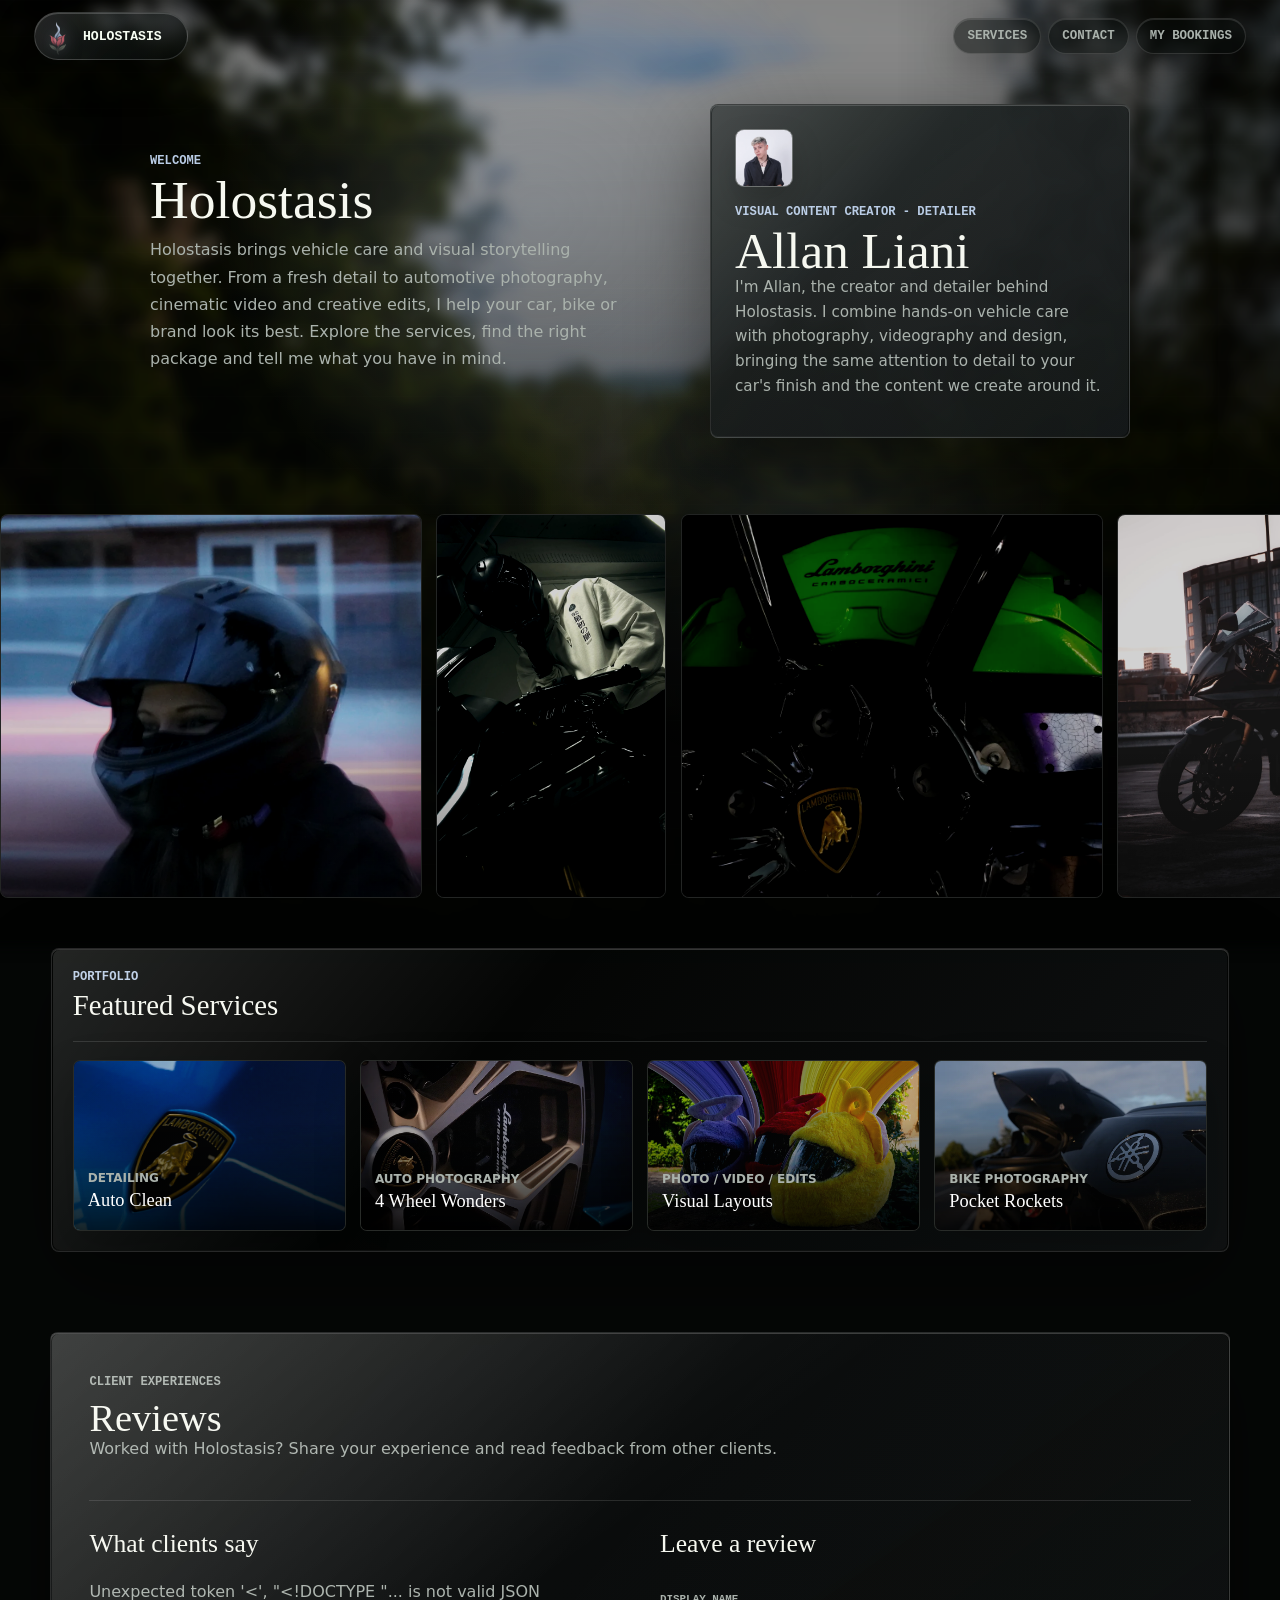
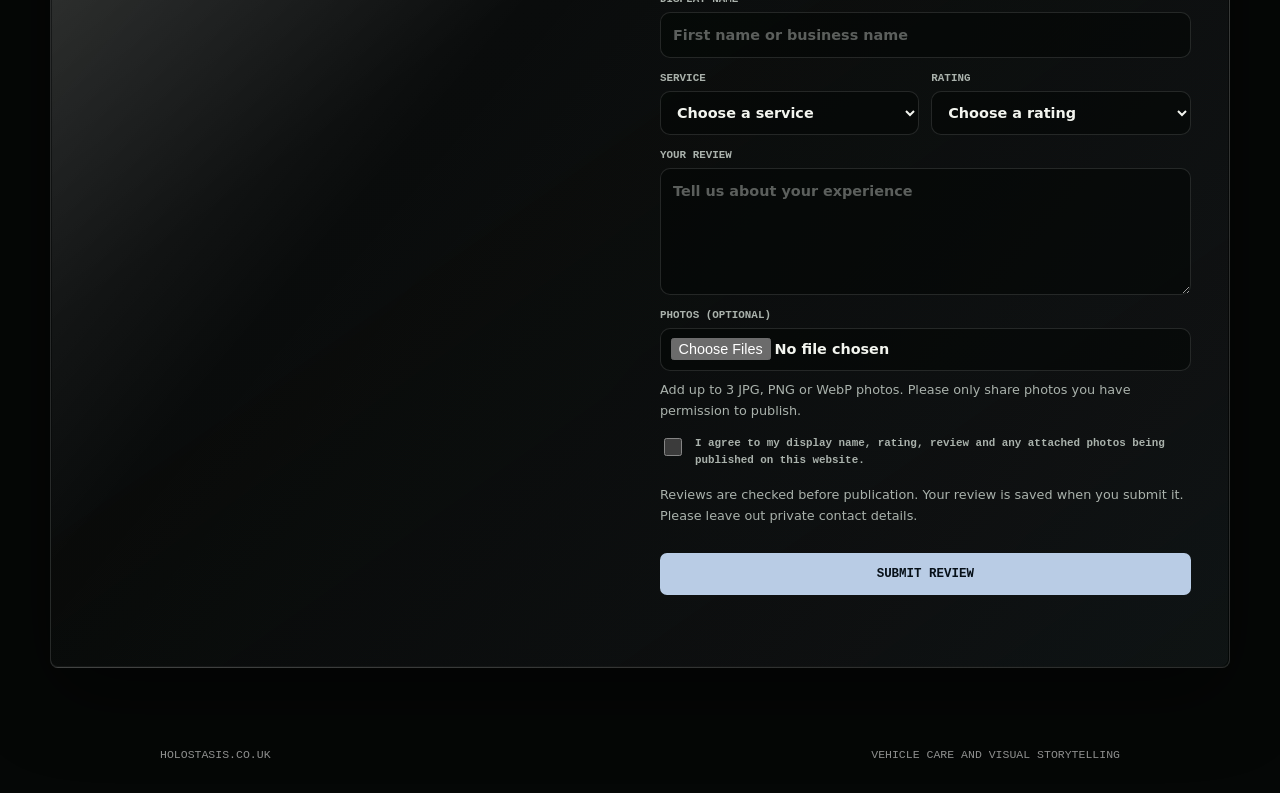
==== index.html @ 26b13a2a "Add customer booking accounts and update add-on pricing" ====
﻿<!DOCTYPE html>
<html lang="en">
  <head>
    <meta charset="UTF-8" />
    <meta name="viewport" content="width=device-width, initial-scale=1.0" />
    <meta
      name="description"
      content="Holostasis by Allan Liani: vehicle detailing, automotive photography, videography and creative visual services."
    />
    <title>Holostasis | Allan Liani</title>
    <link rel="preload" href="assets/bg-blurred.webp" as="image" />
    <link rel="stylesheet" href="styles.css?v=phone3" />
  <link rel="icon" href="favicon.ico?v=phone3" sizes="32x32"><link rel="icon" type="image/svg+xml" href="favicon.svg?v=phone3"><link rel="apple-touch-icon" sizes="180x180" href="assets/logo-icon-180.png"><link rel="stylesheet" href="brand-intro.css?v=phone3"><script src="brand-intro.js?v=phone3"></script><link rel="preload" as="image" href="assets/brand-opening-mobile.webp?v=phone3" media="(max-width: 760px), (pointer: coarse)"><link rel="stylesheet" href="review-photos.css?v=photos1"></head>
  <body><div class="brand-intro" aria-hidden="true"><div class="brand-intro-scene"><picture class="brand-phone-playback"><source media="(max-width: 760px), (pointer: coarse)" srcset="assets/brand-opening-mobile.webp?v=phone3"><img src="assets/finished-logo.webp" alt="" width="480" height="430" fetchpriority="high" decoding="async"></picture><svg class="brand-flower" viewBox="0 0 448 693" aria-hidden="true"><defs><linearGradient id="morph-water" x1="0" y1="0" x2="1" y2="1"><stop stop-color="#d4ecff"/><stop offset=".45" stop-color="#8daac9"/><stop offset="1" stop-color="#c56c82"/></linearGradient><filter id="logo-morph" x="-60%" y="-40%" width="220%" height="180%"><feTurbulence type="fractalNoise" baseFrequency=".012 .022" numOctaves="2" seed="5" result="flow"><animate attributeName="baseFrequency" values=".025 .016;.012 .025;.008 .012" dur="1.65s" fill="freeze"/></feTurbulence><feDisplacementMap in="SourceGraphic" in2="flow" scale="170" result="warped"><animate attributeName="scale" values="170;130;65;15;0" keyTimes="0;.28;.58;.85;1" dur="1.65s" fill="freeze"/></feDisplacementMap><feGaussianBlur in="warped" stdDeviation="15"><animate attributeName="stdDeviation" values="15;12;5;0" keyTimes="0;.3;.65;1" dur="1.65s" fill="freeze"/></feGaussianBlur></filter></defs><g class="brand-morph-mark" filter="url(#logo-morph)"><image href="assets/finished-logo.webp" width="448" height="693"/></g></svg><svg class="brand-current" viewBox="0 0 480 320"><path d="M30 235C90 305 190 260 205 180S270 50 300 95 250 220 350 230 465 180 450 130"/></svg></div></div>
    <div class="page-noise" aria-hidden="true"></div>

    <header class="site-header">
      <a class="brand" href="#home" aria-label="Holostasis home">
        <span class="brand-mark"><img src="assets/finished-logo.webp" alt="" /></span>
        <span>Holostasis</span>
      </a>

      <button class="menu-toggle" type="button" aria-label="Open menu" aria-expanded="false">
        <span></span>
        <span></span>
      </button>

      <nav class="site-nav" aria-label="Main navigation">
        <a href="#projects">Services</a>
        <a href="contact.html">Contact</a>
        <a href="account.html">My Bookings</a>
        
      </nav>
    </header>

    <main id="home">
      <section class="hero" aria-label="Intro">
        <div class="hero-bg" aria-hidden="true"></div>

        <div class="hero-stack">
          <div class="hero-intro">
            <div class="welcome-copy">
              <p class="eyebrow">Welcome</p>
              <h1>Holostasis</h1>
              <p>
                Holostasis brings vehicle care and visual storytelling together. From a fresh detail to automotive photography, cinematic video and creative edits, I help your car, bike or brand look its best. Explore the services, find the right package and tell me what you have in mind.
              </p>
            </div>

            <div class="hero-bio glass">
              <div class="avatar">
                <img src="assets/description-image.webp" alt="Portrait of Allan Liani" / loading="lazy" decoding="async">
              </div>
              <p class="eyebrow">Visual Content Creator - Detailer</p>
              <h2>Allan Liani</h2>
              <p>
                I'm Allan, the creator and detailer behind Holostasis. I combine hands-on vehicle care with photography, videography and design, bringing the same attention to detail to your car's finish and the content we create around it.
              </p>
            </div>
          </div>

          <section class="creator-carousel" aria-label="Featured carousel" data-carousel>
            <div class="carousel-topline">
              <span>Recent Frames</span>
            </div>

            <div class="carousel-viewport">
              <div class="carousel-track">
                <article class="carousel-slide">
                  <img src="assets/carousel-caro-1.webp" alt="Helmet portrait with motion blur" / decoding="async">
                </article>
                <article class="carousel-slide portrait-slide">
                  <img src="assets/carousel-caro-2.webp" alt="Rider in white hoodie on a motorcycle" / decoding="async">
                </article>
                <article class="carousel-slide">
                  <img src="assets/carousel-caro-3.webp" alt="Green-lit Lamborghini interior" / decoding="async">
                </article>
                <article class="carousel-slide portrait-slide">
                  <img src="assets/carousel-caro-4.webp" alt="Motorcycle in an urban setting" / decoding="async">
                </article>
                <article class="carousel-slide">
                  <img src="assets/carousel-caro-5.webp" alt="Colour-shifting Lamborghini outdoors" / decoding="async">
                </article>
              </div>
            </div>
          </section>
        </div>
      </section>

      <section class="featured glass" id="projects" data-reveal>
        <div class="section-heading">
          <p class="eyebrow">Portfolio</p>
          <h2>Featured Services</h2>
        </div>

        <div class="project-grid"><a class="project-card" href="automotive.html" data-tilt><img src="assets/detailing-thumbnail.jpg" alt="Lamborghini badge on polished blue paintwork" / loading="lazy" decoding="async"><span>Detailing</span><strong>Auto Clean</strong></a>
          <a class="project-card" href="4-wheel-wonders.html" data-tilt>
            <img src="assets/project-4-wheel-wonders.webp" alt="Close-up Lamborghini detail project" / loading="lazy" decoding="async">
            <span>Auto Photography</span>
            <strong>4 Wheel Wonders</strong>
          </a>
          <a class="project-card" href="visual-layouts.html" data-tilt>
            <img src="assets/project-visual-layouts.webp" alt="Colourful helmet visual layout project" / loading="lazy" decoding="async">
            <span>Photo / Video / Edits</span>
            <strong>Visual Layouts</strong>
          </a>
          <a class="project-card" href="pocket-rockets.html" data-tilt>
            <img src="assets/project-pocket-rockets.webp" alt="Motorbike photography detail project" / loading="lazy" decoding="async">
            <span>Bike Photography</span>
            <strong>Pocket Rockets</strong>
          </a>
        </div>
      </section>

      <section class="reviews-section glass" id="reviews"><div class="section-heading"><p class="eyebrow">Client Experiences</p><h2>Reviews</h2><p>Worked with Holostasis? Share your experience and read feedback from other clients.</p></div><div class="review-layout"><div><h3>What clients say</h3><div id="review-list" aria-live="polite"><p>Loading reviews…</p></div><a id="manage-reviews" class="back-link" href="reviews-admin.html" hidden>Manage Reviews</a></div><form id="review-form" class="contact-form"><h3>Leave a review</h3><label>Display name<input name="name" required minlength="2" maxlength="60" autocomplete="name" placeholder="First name or business name"></label><div class="form-grid"><label>Service<select name="service" required><option value="">Choose a service</option><option>Auto Clean</option><option>4 Wheel Wonders</option><option>Pocket Rockets</option><option>Visual Layouts</option><option>Other</option></select></label><label>Rating<select name="rating" required><option value="">Choose a rating</option><option value="5">5 — Excellent</option><option value="4">4 — Good</option><option value="3">3 — Okay</option><option value="2">2 — Poor</option><option value="1">1 — Very poor</option></select></label></div><label>Your review<textarea name="body" rows="5" required minlength="10" maxlength="1200" placeholder="Tell us about your experience"></textarea></label><label class="review-photo-input">Photos (optional)<input type="file" name="photos" accept="image/jpeg,image/png,image/webp" multiple aria-describedby="review-photo-help"></label><p id="review-photo-help" class="review-small">Add up to 3 JPG, PNG or WebP photos. Please only share photos you have permission to publish.</p><label class="review-honeypot" aria-hidden="true">Website<input name="website" tabindex="-1" autocomplete="off"></label><label class="review-consent"><input type="checkbox" name="consent" required>I agree to my display name, rating, review and any attached photos being published on this website.</label><p class="review-small">Reviews are checked before publication. Your review is saved when you submit it. Please leave out private contact details.</p><button class="button primary" type="submit">Submit Review</button><p id="review-status" class="form-status" role="status"></p></form></div></section>

    </main>

    <footer class="site-footer">
      <span>Holostasis.co.uk</span>
      <span>Vehicle care and visual storytelling</span>
    </footer>

    <script src="script.js?v=phone3"></script>
  <script src="reviews.js?v=photos1"></script></body>
</html>
---- styles.css ----
:root {
  color-scheme: dark;
  --bg: #050706;
  --panel: rgba(12, 15, 14, 0.78);
  --panel-strong: rgba(7, 9, 8, 0.92);
  --line: rgba(255, 255, 255, 0.13);
  --text: #f3f5ef;
  --muted: #aab2ac;
  --green: #b9cce5;
  --green-soft: rgba(185, 204, 229, 0.17);
  --sage: #6f7a70;
  --steel: #b9cce5;
  --shadow: 0 28px 80px rgba(0, 0, 0, 0.45);
  --radius: 8px;
  --sans: Inter, ui-sans-serif, system-ui, -apple-system, BlinkMacSystemFont, "Segoe UI", sans-serif;
  --display: "Bodoni 72", "Bodoni MT", Didot, "DM Serif Display", Georgia, serif;
  --mono: "Courier New", Courier, monospace;
}

* {
  box-sizing: border-box;
}

html {
  scroll-behavior: smooth;
}

body {
  min-height: 100vh;
  margin: 0;
  background: var(--bg);
  color: var(--text);
  font-family: var(--sans);
  letter-spacing: 0;
  overflow-x: hidden;
}

body.page-leaving {
  pointer-events: none;
}

body > header,
body > main,
body > footer {
  animation: pageFadeIn 520ms ease forwards;
}

body.page-leaving > header,
body.page-leaving > main,
body.page-leaving > footer {
  animation: pageFadeOut 260ms ease forwards;
}

@keyframes pageFadeIn {
  from {
    opacity: 0;
    filter: blur(8px);
    transform: translateY(8px);
  }

  to {
    opacity: 1;
    filter: blur(0);
    transform: translateY(0);
  }
}

@keyframes pageFadeOut {
  from {
    opacity: 1;
    filter: blur(0);
    transform: translateY(0);
  }

  to {
    opacity: 0;
    filter: blur(8px);
    transform: translateY(-8px);
  }
}

body::before {
  position: fixed;
  inset: -28px;
  z-index: -3;
  content: "";
  background:
    linear-gradient(180deg, rgba(3, 4, 3, 0.24), rgba(3, 5, 4, 0.82) 68%, #020302),
    url("assets/bg-blurred.webp") center / cover no-repeat;
  filter: blur(6px) saturate(0.96) brightness(0.88);
  transform: scale(1.04);
}

body::after {
  position: fixed;
  inset: 0;
  z-index: -2;
  pointer-events: none;
  content: "";
  background:
    radial-gradient(circle at 42% 24%, rgba(185, 204, 229, 0.18), transparent 32%),
    radial-gradient(circle at 62% 55%, rgba(185, 204, 229, 0.1), transparent 30%),
    linear-gradient(90deg, rgba(0, 0, 0, 0.42), transparent 24%, transparent 70%, rgba(0, 0, 0, 0.46));
}

a {
  color: inherit;
  text-decoration: none;
}

img {
  display: block;
  max-width: 100%;
}

button {
  font: inherit;
}

.page-noise {
  position: fixed;
  inset: 0;
  z-index: -1;
  pointer-events: none;
  opacity: 0.14;
  background-image:
    linear-gradient(rgba(255, 255, 255, 0.03) 1px, transparent 1px),
    linear-gradient(90deg, rgba(255, 255, 255, 0.025) 1px, transparent 1px);
  background-size: 36px 36px;
  mix-blend-mode: overlay;
}

.glass {
  position: relative;
  overflow: hidden;
  border: 1px solid rgba(255, 255, 255, 0.14);
  border-radius: var(--radius);
  background:
    linear-gradient(145deg, rgba(255, 255, 255, 0.12), rgba(255, 255, 255, 0.025) 34%, rgba(4, 7, 6, 0.58)),
    rgba(5, 8, 7, 0.62);
  box-shadow:
    inset 0 1px 0 rgba(255, 255, 255, 0.2),
    inset 0 -1px 0 rgba(255, 255, 255, 0.05),
    var(--shadow);
  backdrop-filter: blur(24px) saturate(1.2);
}

.glass::before {
  position: absolute;
  inset: 1px;
  pointer-events: none;
  content: "";
  border-radius: calc(var(--radius) - 1px);
  background: linear-gradient(130deg, rgba(255, 255, 255, 0.16), transparent 36%, rgba(185, 204, 229, 0.08) 100%);
  opacity: 0.8;
}

.site-header {
  position: absolute;
  top: 12px;
  left: 0;
  right: 0;
  z-index: 20;
  width: 100%;
  height: 48px;
  display: flex;
  align-items: center;
  justify-content: space-between;
  padding: 0 clamp(16px, 3.4vw, 34px);
  overflow: visible;
  border: 0;
  border-radius: 0;
  background: transparent;
  box-shadow: none;
  backdrop-filter: none;
  transform: none;
  transition: transform 260ms ease, opacity 260ms ease;
  will-change: transform, opacity;
}

.site-header::before {
  display: none;
}

.site-header.is-hidden {
  opacity: 1;
  transform: none;
  pointer-events: auto;
}

.site-header .brand {
  min-width: 154px;
}

.site-header .site-nav {
  min-width: 274px;
  justify-content: flex-end;
}

.brand {
  position: relative;
  z-index: 2;
  display: inline-flex;
  align-items: center;
  gap: 10px;
  min-width: 0;
  min-height: 42px;
  padding: 4px 14px 4px 8px;
  border: 1px solid rgba(255, 255, 255, 0.16);
  border-radius: 999px;
  background:
    linear-gradient(135deg, rgba(255, 255, 255, 0.14), rgba(185, 204, 229, 0.055) 44%, rgba(4, 7, 6, 0.58)),
    rgba(8, 11, 10, 0.48);
  box-shadow:
    inset 0 1px 0 rgba(255, 255, 255, 0.18),
    0 14px 42px rgba(0, 0, 0, 0.3);
  backdrop-filter: blur(20px) saturate(1.18);
  color: #f8fff4;
  font-family: var(--mono);
  font-size: 0.82rem;
  font-weight: 700;
  text-transform: uppercase;
  transition: color 180ms ease, transform 220ms ease, border-color 180ms ease, background 180ms ease;
}

.brand-mark {
  width: 30px;
  height: 38px;
  display: inline-grid;
  place-items: center;
  flex: 0 0 auto;
  padding: 3px;
  border: 0;
  border-radius: 0;
  background: transparent;
  color: var(--green);
  filter:
    drop-shadow(0 0 7px rgba(185, 204, 229, 0.32))
    drop-shadow(0 5px 8px rgba(0, 0, 0, 0.36));
  transition: filter 180ms ease, transform 220ms ease;
}

.brand-mark img {
  width: 100%;
  height: 100%;
  object-fit: contain;
}

.home-brand {
  position: relative;
}

.home-brand::after {
  position: absolute;
  right: 0;
  bottom: -5px;
  left: 46px;
  height: 1px;
  content: "";
  background: linear-gradient(90deg, transparent, rgba(185, 204, 229, 0.82));
  opacity: 0;
  transform: scaleX(0.35);
  transform-origin: left;
  transition: opacity 180ms ease, transform 220ms ease;
}

.home-brand:hover,
.home-brand:focus-visible {
  color: #fff;
  border-color: rgba(185, 204, 229, 0.28);
  outline: none;
  transform: translateX(-2px);
}

.home-brand:hover .brand-mark,
.home-brand:focus-visible .brand-mark {
  filter:
    drop-shadow(0 0 10px rgba(185, 204, 229, 0.42))
    drop-shadow(0 6px 12px rgba(0, 0, 0, 0.42));
  transform: translateX(-3px);
}

.home-brand:hover::after,
.home-brand:focus-visible::after {
  opacity: 1;
  transform: scaleX(1);
}

.site-nav {
  position: relative;
  z-index: 2;
  display: flex;
  align-items: center;
  gap: 7px;
}

.site-nav a {
  min-height: 36px;
  display: inline-flex;
  align-items: center;
  padding: 0 13px;
  border: 1px solid rgba(255, 255, 255, 0.13);
  border-radius: 999px;
  background: rgba(8, 11, 10, 0.48);
  box-shadow:
    inset 0 1px 0 rgba(255, 255, 255, 0.12),
    0 12px 34px rgba(0, 0, 0, 0.24);
  backdrop-filter: blur(18px) saturate(1.14);
  color: var(--muted);
  font-family: var(--mono);
  font-size: 0.78rem;
  font-weight: 700;
  text-transform: uppercase;
  transition: color 180ms ease, background 180ms ease, border-color 180ms ease, transform 180ms ease;
}

.site-nav a:hover,
.site-nav a:focus-visible,
.site-nav a[aria-current="page"] {
  border-color: rgba(255, 255, 255, 0.14);
  background: rgba(185, 204, 229, 0.11);
  color: var(--text);
  outline: none;
  transform: translateY(-1px);
}

@media (max-width: 760px) {
  .site-header {
    padding: 0 12px;
  }

  .site-header .brand {
    min-width: 0;
  }

  .site-header .site-nav {
    min-width: 0;
  }

  .brand {
    min-height: 38px;
    padding-right: 10px;
    font-size: 0.74rem;
  }

  .site-nav {
    gap: 5px;
  }

  .site-nav a {
    min-height: 32px;
    padding: 0 9px;
    font-size: 0.68rem;
  }
}

.menu-toggle {
  width: 34px;
  height: 34px;
  display: none;
  place-items: center;
  border: 1px solid rgba(255, 255, 255, 0.12);
  border-radius: 7px;
  background: rgba(255, 255, 255, 0.04);
  color: var(--text);
}

.menu-toggle span {
  position: absolute;
  width: 16px;
  height: 2px;
  border-radius: 20px;
  background: currentColor;
  transition: transform 180ms ease;
}

.menu-toggle span:first-child {
  transform: translateY(-4px);
}

.menu-toggle span:last-child {
  transform: translateY(4px);
}

.menu-toggle[aria-expanded="true"] span:first-child {
  transform: rotate(45deg);
}

.menu-toggle[aria-expanded="true"] span:last-child {
  transform: rotate(-45deg);
}

main {
  width: min(1120px, 100%);
  margin: 0 auto;
}

.hero {
  position: relative;
  min-height: auto;
  display: block;
  padding: 104px 0 50px;
}

.hero-bg {
  position: absolute;
  inset: 0;
  pointer-events: none;
}

.hero-stack {
  position: relative;
  z-index: 1;
  width: 100vw;
  display: grid;
  justify-items: center;
  gap: 76px;
  margin-left: 50%;
  transform: translateX(-50%);
}

.hero-intro {
  width: min(980px, calc(100% - 40px));
  display: grid;
  grid-template-columns: minmax(0, 1fr) minmax(340px, 420px);
  gap: 30px;
  align-items: center;
}

.welcome-copy {
  max-width: 520px;
}

.welcome-copy p:not(.eyebrow) {
  max-width: 470px;
  color: var(--muted);
  font-size: 1rem;
  line-height: 1.7;
}

.bio-card,
.hero-bio {
  position: relative;
  z-index: 2;
  width: min(420px, 100%);
  margin: 0 auto;
  padding: 24px;
  display: block;
  visibility: visible;
  opacity: 1 !important;
  transform: none;
  text-align: left;
  background:
    linear-gradient(145deg, rgba(44, 50, 50, 0.82), rgba(8, 10, 9, 0.7)),
    rgba(16, 18, 17, 0.74);
}

.avatar {
  width: 58px;
  height: 58px;
  margin-bottom: 18px;
  border: 1px solid rgba(255, 255, 255, 0.22);
  border-radius: 9px;
  overflow: hidden;
  background: rgba(255, 255, 255, 0.08);
  box-shadow:
    inset 0 1px 0 rgba(255, 255, 255, 0.22),
    0 14px 28px rgba(0, 0, 0, 0.25);
}

.avatar img {
  width: 100%;
  height: 100%;
  display: block;
  object-fit: cover;
}

.eyebrow {
  margin: 0 0 8px;
  color: var(--green);
  font-family: var(--mono);
  font-size: 0.76rem;
  font-weight: 700;
  text-transform: uppercase;
}

h1,
h2,
h3,
p {
  margin-top: 0;
}

h1,
h2,
h3 {
  color: #f6f8f0;
  font-family: var(--display);
  font-weight: 400;
  text-transform: none;
}

h1 {
  margin-bottom: 12px;
  font-size: clamp(2.15rem, 5vw, 3.35rem);
  line-height: 0.9;
}

h2 {
  margin-bottom: 0;
  font-size: clamp(2rem, 4vw, 3.6rem);
  line-height: 0.94;
}

h3 {
  margin-bottom: 8px;
  font-size: 1rem;
}

.bio-card p:not(.eyebrow),
.hero-bio p:not(.eyebrow),
.services p,
.contact p,
.service-list p {
  color: var(--muted);
  font-size: 0.95rem;
  line-height: 1.62;
}

.bio-actions {
  display: flex;
  flex-wrap: wrap;
  gap: 10px;
  margin-top: 22px;
}

.button {
  min-height: 42px;
  display: inline-flex;
  align-items: center;
  justify-content: center;
  padding: 0 16px;
  border: 1px solid rgba(255, 255, 255, 0.14);
  border-radius: 7px;
  font-family: var(--mono);
  font-size: 0.78rem;
  font-weight: 800;
  text-transform: uppercase;
  transition: transform 180ms ease, border-color 180ms ease, background 180ms ease;
}

.button:hover,
.button:focus-visible {
  transform: translateY(-2px);
  outline: none;
}

.button.primary {
  border-color: rgba(185, 204, 229, 0.48);
  background: var(--green);
  color: #071018;
}

.button.ghost {
  background: rgba(255, 255, 255, 0.05);
  color: var(--text);
}

.button.large {
  min-width: min(100%, 300px);
}

.creator-carousel {
  width: 100vw;
  padding: 0;
  border: 0;
  background: transparent;
  box-shadow: none;
  cursor: grab;
  user-select: none;
}

.carousel-topline {
  display: none;
}

.carousel-viewport {
  width: 100%;
  overflow-x: auto;
  overflow-y: hidden;
  padding: 0;
  cursor: grab;
  scroll-behavior: auto;
  scroll-padding-inline: 0;
  scroll-snap-type: none;
  scrollbar-width: none;
  overscroll-behavior-x: contain;
  touch-action: pan-y;
}

.carousel-viewport::-webkit-scrollbar {
  display: none;
}

.creator-carousel.is-dragging,
.creator-carousel.is-dragging .carousel-viewport {
  cursor: grabbing;
}

.carousel-track {
  display: flex;
  gap: 14px;
  width: max-content;
  padding: 0;
}

.carousel-slide {
  position: relative;
  flex: 0 0 clamp(330px, 33vw, 560px);
  height: clamp(310px, 30vw, 420px);
  overflow: hidden;
  border: 1px solid rgba(255, 255, 255, 0.12);
  border-radius: var(--radius);
  background: #050706;
  box-shadow: 0 24px 70px rgba(0, 0, 0, 0.38);
}

.carousel-slide.portrait-slide {
  flex-basis: clamp(205px, 18vw, 250px);
}

.carousel-slide img {
  width: 100%;
  height: 100%;
  object-fit: cover;
  filter: contrast(1.08) saturate(0.94) brightness(0.82);
  pointer-events: none;
  -webkit-user-drag: none;
  user-select: none;
}

.carousel-slide.portrait-slide img {
  object-fit: cover;
  object-position: center 38%;
  background: #050706;
}

.carousel-slide::after {
  position: absolute;
  inset: 0;
  content: "";
  background: linear-gradient(180deg, transparent 60%, rgba(0, 0, 0, 0.42));
  pointer-events: none;
}

.carousel-slide span {
  display: none;
}

.image-strip {
  width: 100vw;
  margin-left: 50%;
  display: grid;
  grid-auto-flow: column;
  grid-auto-columns: minmax(260px, 29vw);
  gap: 14px;
  padding: 28px max(20px, calc((100vw - 1120px) / 2)) 46px;
  overflow-x: auto;
  scroll-snap-type: x proximity;
  transform: translateX(-50%);
  scrollbar-width: none;
}

.image-strip::-webkit-scrollbar {
  display: none;
}

.strip-card {
  position: relative;
  height: clamp(280px, 32vw, 430px);
  min-width: 0;
  overflow: hidden;
  border: 1px solid rgba(255, 255, 255, 0.12);
  border-radius: var(--radius);
  background: #090c0a;
  box-shadow: 0 24px 70px rgba(0, 0, 0, 0.38);
  scroll-snap-align: center;
  transform-style: preserve-3d;
}

.strip-card.wide {
  grid-column: span 1;
}

.strip-card.narrow {
  opacity: 0.78;
}

.strip-card img {
  width: 100%;
  height: 100%;
  object-fit: cover;
  filter: contrast(1.1) saturate(0.9) brightness(0.82);
  transform: scale(1.03);
  transition: transform 420ms ease, filter 420ms ease;
}

.strip-card::after,
.project-card::after {
  position: absolute;
  inset: 0;
  pointer-events: none;
  content: "";
  background:
    linear-gradient(180deg, transparent 34%, rgba(0, 0, 0, 0.42) 62%, rgba(0, 0, 0, 0.84)),
    linear-gradient(135deg, rgba(185, 204, 229, 0), rgba(185, 204, 229, 0.06));
  opacity: 0.94;
  transition: opacity 520ms ease, background 520ms ease;
}

.strip-card:hover img {
  filter: contrast(1.14) saturate(0.96) brightness(0.88);
  transform: scale(1.08);
}

.project-card:hover img {
  filter: contrast(1.08) saturate(1.02) brightness(0.86);
  transform: scale(1.055);
}

.project-card:hover::after,
.project-card:focus-visible::after {
  opacity: 1;
  background:
    linear-gradient(180deg, transparent 28%, rgba(0, 0, 0, 0.34) 58%, rgba(0, 0, 0, 0.78)),
    linear-gradient(135deg, rgba(185, 204, 229, 0.02), rgba(185, 204, 229, 0.18));
}

.strip-label {
  position: absolute;
  right: 16px;
  bottom: 16px;
  left: 16px;
  z-index: 2;
  display: flex;
  align-items: flex-end;
  justify-content: space-between;
  gap: 12px;
  color: #fff;
  font-family: var(--mono);
  text-transform: uppercase;
}

.strip-label span {
  color: var(--green);
  font-size: 0.76rem;
  font-weight: 800;
}

.strip-label strong {
  max-width: 190px;
  font-size: 1.02rem;
  line-height: 1;
  text-align: right;
}

.featured {
  width: min(1040px, calc(100% - 40px));
  margin: 0 auto 80px;
  padding: 24px;
  background: rgba(4, 6, 5, 0.78);
}

.section-heading {
  padding-bottom: 22px;
  border-bottom: 1px solid rgba(255, 255, 255, 0.12);
}

.project-grid {
  display: grid;
  grid-template-columns: repeat(3, minmax(0, 1fr));
  gap: 14px;
  padding-top: 18px;
}

.project-grid-two {
  grid-template-columns: repeat(2, minmax(0, 1fr));
}

.project-card {
  position: relative;
  min-height: 0;
  aspect-ratio: 16 / 9;
  display: flex;
  flex-direction: column;
  justify-content: flex-end;
  overflow: hidden;
  border: 1px solid rgba(255, 255, 255, 0.1);
  border-radius: 7px;
  background: #101310;
  color: #fff;
  box-shadow: 0 18px 46px rgba(0, 0, 0, 0.24);
  transform-style: preserve-3d;
  transition: border-color 420ms ease, box-shadow 520ms ease, transform 520ms cubic-bezier(0.22, 1, 0.36, 1);
}

.project-card img {
  position: absolute;
  inset: 0;
  width: 100%;
  height: 100%;
  object-fit: cover;
  filter: contrast(1.04) saturate(0.98) brightness(0.76);
  transform: scale(1);
  transition: transform 900ms cubic-bezier(0.22, 1, 0.36, 1), filter 620ms ease;
  will-change: transform;
}

.project-card span,
.project-card strong {
  position: relative;
  z-index: 2;
  padding: 0 12px;
  text-transform: uppercase;
  transition: color 360ms ease, transform 420ms ease, text-shadow 420ms ease;
}

.project-card span {
  margin-bottom: 3px;
  color: var(--muted);
  font-size: 0.66rem;
  font-weight: 700;
}

.project-card strong {
  padding-bottom: 12px;
  font-family: var(--display);
  font-size: 1rem;
  font-weight: 400;
  line-height: 1;
  text-transform: none;
}

.project-card:hover,
.project-card:focus-visible {
  border-color: rgba(185, 204, 229, 0.34);
  box-shadow: 0 24px 62px rgba(0, 0, 0, 0.34);
  outline: none;
}

.project-card:hover span,
.project-card:focus-visible span {
  color: rgba(185, 204, 229, 0.9);
  transform: translateY(-2px);
}

.project-card:hover strong,
.project-card:focus-visible strong {
  color: var(--green);
  text-shadow: 0 0 18px rgba(185, 204, 229, 0.25);
  transform: translateY(-2px);
}

.services {
  width: min(960px, calc(100% - 40px));
  display: grid;
  grid-template-columns: minmax(0, 0.95fr) minmax(0, 1.25fr);
  gap: 28px;
  margin: 0 auto 80px;
  align-items: start;
}

.services-copy {
  position: sticky;
  top: 96px;
}

.service-actions,
.contact-actions {
  display: flex;
  flex-wrap: wrap;
  gap: 10px;
  margin-top: 22px;
}

.service-list {
  display: grid;
  gap: 12px;
}

.service-list article {
  min-height: 150px;
  padding: 22px;
  border: 1px solid var(--line);
  border-radius: var(--radius);
  background: rgba(5, 7, 6, 0.72);
  backdrop-filter: blur(16px);
}

.service-list span {
  display: block;
  margin-bottom: 26px;
  color: var(--green);
  font-family: var(--mono);
  font-size: 0.78rem;
  font-weight: 800;
}

.contact {
  width: min(960px, calc(100% - 40px));
  display: flex;
  align-items: center;
  justify-content: space-between;
  gap: 24px;
  margin: 0 auto 58px;
  padding: 28px;
}

.contact h2 {
  max-width: 640px;
}

.contact-actions {
  justify-content: flex-end;
  margin-top: 0;
}

.site-footer {
  width: min(960px, calc(100% - 40px));
  display: flex;
  justify-content: space-between;
  gap: 18px;
  margin: 0 auto;
  padding: 0 0 32px;
  color: rgba(255, 255, 255, 0.55);
  font-family: var(--mono);
  font-size: 0.72rem;
  text-transform: uppercase;
}

.project-main {
  width: min(1180px, calc(100% - 40px));
  padding: 112px 0 64px;
}

.project-detail-hero {
  display: grid;
  grid-template-columns: minmax(0, 0.9fr) minmax(0, 1.1fr);
  gap: 24px;
  align-items: stretch;
  padding: 18px;
}

.project-detail-copy {
  display: flex;
  flex-direction: column;
  justify-content: center;
  padding: 18px;
}

.back-link {
  width: fit-content;
  margin-bottom: 30px;
  color: var(--muted);
  font-family: var(--mono);
  font-size: 0.76rem;
  font-weight: 800;
  text-transform: uppercase;
}

.back-link:hover,
.back-link:focus-visible {
  color: var(--green);
  outline: none;
}

.project-detail-copy p:not(.eyebrow) {
  max-width: 520px;
  color: var(--muted);
  line-height: 1.65;
}

.project-detail-media {
  min-height: 390px;
  overflow: hidden;
  border-radius: 7px;
  background: #050706;
}

.project-detail-media img {
  width: 100%;
  height: 100%;
  object-fit: cover;
  filter: contrast(1.08) saturate(0.9) brightness(0.86);
}

.contact-page {
  width: min(980px, calc(100% - 40px));
}

.contact-hero {
  display: grid;
  grid-template-columns: minmax(0, 0.82fr) minmax(0, 1.18fr);
  gap: 24px;
  padding: 22px;
  align-items: start;
}

.contact-intro,
.contact-form {
  position: relative;
  z-index: 2;
}

.contact-intro {
  padding: 16px;
}

.contact-intro p:not(.eyebrow) {
  max-width: 420px;
  color: var(--muted);
  line-height: 1.65;
}

.contact-form {
  display: grid;
  gap: 14px;
}

.form-grid {
  display: grid;
  grid-template-columns: repeat(2, minmax(0, 1fr));
  gap: 12px;
}

.contact-form label,
.field-control {
  position: relative;
  display: grid;
  gap: 7px;
  color: var(--muted);
  font-family: var(--mono);
  font-size: 0.68rem;
  font-weight: 700;
  text-transform: uppercase;
}

.contact-form input,
.contact-form select,
.contact-form textarea,
.custom-select-toggle {
  width: 100%;
  border: 1px solid rgba(255, 255, 255, 0.12);
  border-radius: 10px;
  background: rgba(4, 7, 6, 0.58);
  color: var(--text);
  font: inherit;
  font-family: var(--sans);
  font-size: 0.9rem;
  line-height: 1.4;
  outline: none;
  padding: 12px 12px;
  transition: border-color 180ms ease, background 180ms ease, box-shadow 180ms ease;
}

.custom-select {
  position: relative;
}

.custom-select.is-open {
  z-index: 50;
}

.custom-select-toggle {
  display: flex;
  min-height: 45px;
  align-items: center;
  justify-content: space-between;
  gap: 12px;
  appearance: none;
  cursor: pointer;
  font-weight: 500;
  text-align: left;
  text-transform: none;
}

.custom-select-toggle::after {
  width: 8px;
  height: 8px;
  flex: 0 0 auto;
  border-right: 1.5px solid currentColor;
  border-bottom: 1.5px solid currentColor;
  content: "";
  opacity: 0.7;
  transform: rotate(45deg) translateY(-2px);
  transition: color 180ms ease, opacity 180ms ease, transform 220ms cubic-bezier(0.2, 0.8, 0.2, 1);
}

.custom-select-toggle.is-placeholder {
  color: rgba(232, 236, 231, 0.44);
}

.custom-select-menu {
  position: absolute;
  top: calc(100% + 7px);
  right: 0;
  left: 0;
  z-index: 40;
  display: grid;
  gap: 4px;
  padding: 6px;
  border: 1px solid rgba(185, 204, 229, 0.18);
  border-radius: 12px;
  background:
    linear-gradient(145deg, rgba(255, 255, 255, 0.09), rgba(255, 255, 255, 0.02)),
    rgba(4, 8, 10, 0.92);
  box-shadow:
    0 18px 42px rgba(0, 0, 0, 0.36),
    inset 0 1px 0 rgba(255, 255, 255, 0.14);
  backdrop-filter: blur(18px) saturate(1.25);
  clip-path: inset(0 0 28% 0 round 12px);
  opacity: 0;
  pointer-events: none;
  transform: translateY(-8px) scale(0.98);
  transform-origin: top;
  visibility: hidden;
  transition:
    opacity 180ms ease,
    transform 240ms cubic-bezier(0.2, 0.8, 0.2, 1),
    clip-path 240ms cubic-bezier(0.2, 0.8, 0.2, 1),
    visibility 0s linear 240ms;
}

.custom-select.is-open .custom-select-toggle {
  border-color: rgba(185, 204, 229, 0.45);
  background: rgba(7, 11, 10, 0.72);
  box-shadow: 0 0 0 3px rgba(185, 204, 229, 0.09);
}

.custom-select.needs-choice .custom-select-toggle {
  border-color: rgba(185, 204, 229, 0.66);
  box-shadow: 0 0 0 3px rgba(185, 204, 229, 0.12);
}

.custom-select.is-open .custom-select-toggle::after {
  color: var(--green);
  opacity: 1;
  transform: rotate(225deg) translateY(-1px);
}

.custom-select.is-open .custom-select-menu {
  clip-path: inset(0 0 0 0 round 12px);
  opacity: 1;
  pointer-events: auto;
  transform: translateY(0) scale(1);
  visibility: visible;
  transition-delay: 0s;
}

.custom-select-option {
  border: 0;
  border-radius: 8px;
  background: transparent;
  color: var(--muted);
  cursor: pointer;
  font: inherit;
  font-family: var(--sans);
  font-size: 0.86rem;
  font-weight: 500;
  line-height: 1.25;
  padding: 10px;
  text-align: left;
  transition: background 170ms ease, color 170ms ease, transform 170ms ease;
}

.custom-select-option:hover,
.custom-select-option:focus-visible {
  background: rgba(185, 204, 229, 0.12);
  color: var(--green);
  outline: none;
  transform: translateX(2px);
}

.custom-select-option.is-selected {
  background: linear-gradient(90deg, rgba(185, 204, 229, 0.2), rgba(185, 204, 229, 0.06));
  color: #f4f8ff;
}

.contact-form textarea {
  resize: vertical;
}

.contact-form input:focus,
.contact-form select:focus,
.contact-form textarea:focus,
.custom-select-toggle:focus-visible {
  border-color: rgba(185, 204, 229, 0.45);
  background: rgba(7, 11, 10, 0.72);
  box-shadow: 0 0 0 3px rgba(185, 204, 229, 0.09);
}

.contact-form ::placeholder {
  color: rgba(232, 236, 231, 0.38);
}

.form-wide {
  grid-column: 1 / -1;
}

.form-actions {
  display: flex;
  flex-wrap: wrap;
  gap: 10px;
  align-items: center;
}

.form-status {
  min-height: 20px;
  margin: 0;
  color: var(--muted);
  font-size: 0.84rem;
}

.gallery-section {
  margin-top: 60px;
}

.project-more {
  margin-top: 64px;
  padding: 24px;
  background: rgba(4, 6, 5, 0.78);
}

.gallery-heading {
  max-width: 720px;
  margin-bottom: 20px;
}

.gallery-heading p:not(.eyebrow) {
  color: var(--muted);
  line-height: 1.65;
}

.gallery-grid {
  display: grid;
  grid-template-columns: repeat(3, minmax(0, 1fr));
  gap: 12px;
}

.gallery-item {
  position: relative;
  min-height: 250px;
  overflow: hidden;
  border: 1px solid rgba(255, 255, 255, 0.1);
  border-radius: var(--radius);
  background: #050706;
}

.gallery-item.tall {
  grid-row: span 2;
  min-height: 512px;
}

.gallery-item.wide {
  grid-column: span 2;
}

.gallery-grid-even .gallery-item {
  min-height: 0;
  aspect-ratio: 16 / 9;
}

.gallery-grid-even .gallery-item img {
  object-fit: contain;
}

.visual-gallery {
  display: grid;
  gap: 14px;
}

.visual-row {
  display: grid;
  gap: 12px;
  align-items: stretch;
}

.visual-row-portrait {
  grid-template-columns:
    minmax(0, 0.5625fr)
    minmax(0, 0.7064fr)
    minmax(0, 0.8003fr)
    minmax(0, 0.7072fr);
}

.visual-row-featured {
  grid-template-columns: minmax(0, 1fr) minmax(0, 1.7778fr);
}

.visual-gallery .gallery-item {
  min-height: 0;
  padding: 0;
}

.visual-gallery .gallery-item img {
  width: 100%;
  height: 100%;
  object-fit: cover;
}

.visual-row-portrait .gallery-item:nth-child(1) {
  aspect-ratio: 9 / 16;
}

.visual-row-portrait .gallery-item:nth-child(2) {
  aspect-ratio: 527 / 746;
}

.visual-row-portrait .gallery-item:nth-child(3) {
  aspect-ratio: 561 / 701;
}

.visual-row-portrait .gallery-item:nth-child(4) {
  aspect-ratio: 1273 / 1800;
}

.visual-row-featured .gallery-item:first-child {
  aspect-ratio: 1 / 1;
}

.visual-row-featured .gallery-item:last-child {
  aspect-ratio: 16 / 9;
}

.visual-gallery .gallery-item:hover img {
  transform: scale(1.03);
  filter: contrast(1.12) saturate(1) brightness(0.9);
}

.bike-gallery {
  display: grid;
  gap: 14px;
}

.bike-row {
  display: grid;
  gap: 12px;
  align-items: stretch;
}

.bike-row-portrait {
  grid-template-columns: repeat(4, minmax(0, 1fr));
}

.bike-row-landscape {
  grid-template-columns: repeat(3, minmax(0, 1fr));
}

.bike-gallery .gallery-item {
  min-height: 0;
  padding: 0;
}

.bike-row-portrait .gallery-item {
  aspect-ratio: 1013 / 1800;
}

.bike-row-landscape .gallery-item {
  aspect-ratio: 16 / 9;
}

.bike-gallery .gallery-item img {
  width: 100%;
  height: 100%;
  object-fit: cover;
}

.bike-gallery .gallery-item:hover img {
  transform: scale(1.03);
  filter: contrast(1.12) saturate(1) brightness(0.9);
}

.gallery-item img {
  width: 100%;
  height: 100%;
  object-fit: cover;
  filter: contrast(1.06) saturate(0.92) brightness(0.84);
  transition: transform 420ms ease, filter 420ms ease;
}

.gallery-item:hover img {
  transform: scale(1.04);
  filter: contrast(1.12) saturate(1) brightness(0.9);
}

[data-reveal] {
  opacity: 0;
  transform: translateY(18px);
  transition: opacity 620ms ease, transform 620ms ease;
}

[data-reveal].is-visible {
  opacity: 1;
  transform: translateY(0);
}

@media (max-width: 620px) {
  .site-header {
    top: 10px;
    width: 100%;
    padding: 0 10px;
  }

  .menu-toggle {
    display: grid;
  }

  .site-nav {
    position: absolute;
    top: calc(100% + 8px);
    right: 0;
    width: min(260px, calc(100vw - 20px));
    display: grid;
    gap: 4px;
    padding: 8px;
    border: 1px solid rgba(255, 255, 255, 0.12);
    border-radius: var(--radius);
    background: rgba(6, 8, 7, 0.96);
    box-shadow: var(--shadow);
    opacity: 0;
    transform: translateY(-8px);
    pointer-events: none;
    transition: opacity 180ms ease, transform 180ms ease;
  }

  .site-nav.is-open {
    opacity: 1;
    transform: translateY(0);
    pointer-events: auto;
  }

  .site-nav a {
    width: 100%;
    justify-content: flex-start;
  }

  .hero {
    min-height: auto;
    padding-top: 88px;
  }

  .hero-intro {
    grid-template-columns: 1fr;
    gap: 18px;
  }

  .welcome-copy {
    max-width: 100%;
  }

  .bio-card,
  .hero-bio {
    padding: 20px;
    width: 100%;
  }

  .creator-carousel {
    width: 100vw;
  }

  .carousel-slide {
    flex-basis: min(82vw, 360px);
    height: 330px;
  }

  .carousel-slide span {
    right: 14px;
    bottom: 14px;
    left: 14px;
    font-size: 0.78rem;
    text-align: right;
  }

  .image-strip {
    grid-auto-columns: minmax(238px, 78vw);
    gap: 12px;
    padding-top: 14px;
  }

  .strip-card {
    height: 330px;
  }

  .featured {
    padding: 18px;
  }

  .project-grid {
    grid-template-columns: 1fr;
  }

  .project-card {
    min-height: 0;
  }

  .services {
    grid-template-columns: 1fr;
  }

  .services-copy {
    position: static;
  }

  .contact,
  .site-footer {
    flex-direction: column;
    align-items: flex-start;
  }

  .contact-actions {
    width: 100%;
    justify-content: flex-start;
  }

  .project-main {
    width: min(100% - 24px, 1040px);
    padding-top: 90px;
  }

  .project-detail-hero {
    grid-template-columns: 1fr;
    padding: 12px;
  }

  .contact-page {
    width: min(100% - 24px, 980px);
  }

  .contact-hero {
    grid-template-columns: 1fr;
    padding: 14px;
  }

  .contact-intro {
    padding: 8px;
  }

  .form-grid {
    grid-template-columns: 1fr;
  }

  .project-detail-copy {
    padding: 8px;
  }

  .project-detail-media {
    min-height: 320px;
  }

  .gallery-grid {
    grid-template-columns: 1fr;
  }

  .visual-row,
  .visual-row-portrait,
  .visual-row-featured,
  .bike-row,
  .bike-row-portrait,
  .bike-row-landscape {
    grid-template-columns: 1fr;
  }

  .visual-row-featured .gallery-item:first-child,
  .visual-row-featured .gallery-item:last-child {
    aspect-ratio: 16 / 10;
  }

  .bike-row-portrait .gallery-item,
  .bike-row-landscape .gallery-item {
    aspect-ratio: 16 / 10;
  }

  .gallery-item,
  .gallery-item.tall,
  .gallery-item.wide {
    grid-column: auto;
    grid-row: auto;
    min-height: 320px;
  }
}

@media (max-width: 620px) {
  html {
    scroll-padding-top: 76px;
  }

  body {
    font-size: 15px;
  }

  body::before {
    inset: -18px;
    filter: blur(4px) saturate(0.96) brightness(0.86);
  }

  .site-header {
    top: 8px;
    height: 44px;
    padding: 0 12px;
  }

  .brand {
    max-width: calc(100vw - 74px);
    min-height: 38px;
    gap: 8px;
    padding: 3px 11px 3px 7px;
    font-size: 0.72rem;
  }

  .brand-mark {
    width: 26px;
    height: 32px;
    padding: 2px;
  }

  .menu-toggle {
    width: 38px;
    height: 38px;
    border-radius: 999px;
    background: rgba(8, 11, 10, 0.58);
    backdrop-filter: blur(16px);
  }

  .site-nav {
    right: 0;
    width: min(236px, calc(100vw - 24px));
    gap: 6px;
    padding: 10px;
    border-radius: 12px;
    background: rgba(5, 8, 9, 0.96);
    backdrop-filter: blur(18px) saturate(1.16);
  }

  .site-nav a {
    min-height: 42px;
    padding: 0 12px;
    border-radius: 8px;
    font-size: 0.72rem;
  }

  h1 {
    font-size: 2.35rem;
    line-height: 0.96;
  }

  h2 {
    font-size: 2rem;
    line-height: 1;
  }

  .hero {
    padding: 84px 0 38px;
  }

  .hero-stack {
    width: 100%;
    gap: 36px;
    margin-left: 0;
    transform: none;
  }

  .hero-intro {
    width: min(calc(100% - 24px), 480px);
    gap: 16px;
    align-items: start;
  }

  .welcome-copy p:not(.eyebrow),
  .bio-card p:not(.eyebrow),
  .hero-bio p:not(.eyebrow),
  .project-detail-copy p:not(.eyebrow),
  .contact-intro p:not(.eyebrow) {
    font-size: 0.94rem;
  }

  .bio-card,
  .hero-bio {
    padding: 18px;
    border-radius: 8px;
  }

  .avatar {
    width: 52px;
    height: 52px;
    margin-bottom: 14px;
  }

  .carousel-track {
    gap: 10px;
    padding: 0 12px;
  }

  .carousel-slide {
    flex-basis: min(72vw, 300px);
    height: 260px;
    box-shadow: 0 16px 42px rgba(0, 0, 0, 0.34);
  }

  .carousel-slide.portrait-slide {
    flex-basis: min(48vw, 190px);
  }

  .featured,
  .services,
  .site-footer {
    width: min(calc(100% - 24px), 480px);
  }

  .featured {
    margin-bottom: 56px;
    padding: 16px;
  }

  .section-heading {
    padding-bottom: 16px;
  }

  .project-grid {
    gap: 12px;
    padding-top: 14px;
  }

  .project-card {
    aspect-ratio: 16 / 10;
  }

  .services {
    gap: 16px;
    margin-bottom: 56px;
  }

  .services-copy h2 {
    font-size: 1.85rem;
  }

  .service-actions,
  .form-actions,
  .bio-actions {
    flex-direction: column;
    align-items: stretch;
  }

  .button {
    width: 100%;
    min-height: 44px;
    padding: 0 14px;
  }

  .service-list article {
    min-height: 0;
    padding: 18px;
  }

  .service-list span {
    margin-bottom: 16px;
  }

  .site-footer {
    padding: 28px 0 22px;
    font-size: 0.7rem;
  }

  .project-main {
    width: min(calc(100% - 24px), 520px);
    padding: 86px 0 48px;
  }

  .project-detail-hero {
    gap: 12px;
    padding: 12px;
  }

  .project-detail-copy {
    padding: 8px;
  }

  .back-link {
    margin-bottom: 20px;
  }

  .project-detail-media {
    min-height: 0;
    aspect-ratio: 16 / 10;
  }

  .contact-page {
    width: min(calc(100% - 24px), 520px);
  }

  .contact-hero {
    gap: 16px;
    padding: 14px;
  }

  .contact-form {
    gap: 12px;
  }

  .contact-form input,
  .contact-form textarea,
  .custom-select-toggle {
    min-height: 46px;
    font-size: 16px;
  }

  .custom-select-menu {
    max-height: min(280px, 55vh);
    overflow-y: auto;
  }

  .gallery-section {
    margin-top: 46px;
  }

  .gallery-heading {
    margin-bottom: 16px;
  }

  .gallery-grid,
  .visual-gallery,
  .bike-gallery {
    gap: 12px;
  }

  .gallery-grid-even .gallery-item {
    aspect-ratio: 4 / 3;
  }

  .visual-row,
  .bike-row {
    gap: 12px;
  }

  .visual-row-portrait .gallery-item,
  .bike-row-portrait .gallery-item {
    aspect-ratio: 4 / 5;
  }

  .visual-row-featured .gallery-item:first-child {
    aspect-ratio: 1 / 1;
  }

  .visual-row-featured .gallery-item:last-child,
  .bike-row-landscape .gallery-item {
    aspect-ratio: 16 / 10;
  }

  .gallery-item,
  .gallery-item.tall,
  .gallery-item.wide {
    min-height: 0;
  }

  .project-more {
    margin-top: 48px;
    padding: 16px;
  }

  .project-grid-two {
    grid-template-columns: 1fr;
  }
}

@media (max-width: 420px) {
  .site-header {
    padding: 0 8px;
  }

  .brand span:last-child {
    max-width: 124px;
    overflow: hidden;
    text-overflow: ellipsis;
    white-space: nowrap;
  }

  .bio-actions,
  .button {
    width: 100%;
  }

  .strip-card {
    height: 300px;
  }

  h1 {
    font-size: 2.15rem;
  }

  h2 {
    font-size: 1.82rem;
  }

  .hero-intro,
  .featured,
  .services,
  .site-footer,
  .project-main,
  .contact-page {
    width: calc(100% - 20px);
  }

  .carousel-slide {
    flex-basis: 76vw;
    height: 240px;
  }

  .carousel-slide.portrait-slide {
    flex-basis: 52vw;
  }

  .project-detail-media,
  .gallery-grid-even .gallery-item,
  .visual-row-featured .gallery-item:last-child,
  .bike-row-landscape .gallery-item {
    aspect-ratio: 16 / 11;
  }

  .contact-hero {
    padding: 12px;
  }

  .custom-select-menu {
    max-height: 240px;
  }

  .strip-label {
    align-items: flex-start;
    flex-direction: column;
  }

  .strip-label strong {
    max-width: 100%;
    text-align: left;
  }
}

@media (prefers-reduced-motion: reduce) {
  *,
  *::before,
  *::after {
    scroll-behavior: auto !important;
    transition-duration: 0.01ms !important;
    animation-duration: 0.01ms !important;
  }
}

/* Four featured services across on desktop; stack for smaller screens. */
#projects .project-grid { grid-template-columns: repeat(4, minmax(0, 1fr)); }
@media (max-width: 1000px) and (min-width: 621px) {
  #projects .project-grid { grid-template-columns: repeat(2, minmax(0, 1fr)); }
}
@media (max-width: 620px) {
  #projects .project-grid { grid-template-columns: minmax(0, 1fr); }
}

/* Let featured services use the screen instead of the narrow intro column. */
main#home { width: 100%; }
#projects.featured { width: calc(100% - clamp(24px, 8vw, 160px)); max-width: 1600px; padding: clamp(18px, 1.6vw, 30px); }
#projects .project-grid { gap: clamp(12px, 1.1vw, 22px); }
#projects .project-card { aspect-ratio: 16 / 10; min-height: 160px; }
#projects .project-card span { font-size: clamp(.75rem, .85vw, 1.15rem); padding-inline: clamp(14px, 1.1vw, 26px); line-height: 1.5; }
#projects .project-card strong { font-size: clamp(1.15rem, 1.3vw, 1.8rem); padding: 0 clamp(14px, 1.1vw, 26px) clamp(18px, 1.4vw, 32px); line-height: 1.15; }
#projects .section-heading h2 { font-size: clamp(1.8rem, 2.2vw, 3rem); }
@media (max-width:620px) { #projects .project-card { aspect-ratio: 16 / 10; } }

/* The detailing photo fills the card at its natural scale, including on hover. */
#projects a[href="automotive.html"] img, #projects a[href="automotive.html"]:hover img { object-fit: cover; transform: none; }
.client-showcase { display: block; width: min(1180px, calc(100% - 40px)); }
.client-showcase .services-copy { position: static; max-width: 720px; margin-bottom: 24px; }
.client-showcase .services-copy h2 { font-family: var(--display); font-size: clamp(1.8rem, 2.8vw, 3rem); font-weight: 400; line-height: 1.15; }
.client-work-grid { display: grid; grid-template-columns: repeat(3,minmax(0,1fr)); gap: 16px; }
.client-work-grid .project-card { aspect-ratio: 4 / 3; }
.client-work-grid .project-card strong { font-size: clamp(1.1rem,1.4vw,1.6rem); line-height: 1.2; padding-bottom: 20px; }
@media(max-width:620px) { .client-work-grid { grid-template-columns: 1fr; } .client-work-grid .project-card { aspect-ratio: 16 / 10; } }

.reviews-section { width: min(1180px,calc(100% - 40px)); margin: 0 auto 80px; padding: clamp(20px,3vw,40px); }
.review-layout { display:grid; grid-template-columns: 1fr 1fr; gap:40px; margin-top:28px; align-items:start; }
.reviews-section h2,.reviews-section h3,.admin-reviews h1 { font-family:var(--display); font-weight:400; }
.reviews-section h2 { font-size:clamp(2rem,3vw,3rem); } .reviews-section h3 { font-size:1.6rem; margin:0 0 20px; }
.reviews-section p { color:var(--muted); line-height:1.65; }
.review-card { border-bottom:1px solid var(--line); padding:20px 0; } .review-card h3 { font-family:var(--sans); font-size:1rem; margin:0 0 8px; } .review-card p { white-space:pre-wrap; overflow-wrap:anywhere; } .review-meta { font-family:var(--mono); font-size:.8rem; color:var(--steel); }
.review-small { font-size:.8rem; } .contact-form .review-consent { display:flex; gap:10px; align-items:flex-start; text-transform:none; line-height:1.6; } .contact-form .review-consent input { width:18px; height:18px; flex:none; margin-top:3px; accent-color:var(--steel); } .review-honeypot { position:absolute!important; left:-10000px; width:1px; height:1px; overflow:hidden; }
.admin-reviews { width:100%; margin-top:0; } .admin-reviews .button { margin:4px 8px 4px 0; } #review-list:empty { min-height:40px; } [hidden] { display:none!important; }
@media(max-width:760px) { .review-layout { grid-template-columns:1fr; gap:28px; } }

/* Matching links to the three other services, after each enquiry form. */
.service-shortcuts .project-grid { grid-template-columns: repeat(3,minmax(0,1fr)); }
.service-shortcuts .project-card strong { line-height: 1.2; }
@media(max-width:760px) { .service-shortcuts .project-grid { grid-template-columns: minmax(0,1fr); } }

/* Native momentum scrolling; no per-touch JavaScript or animated image filters. */
.carousel-viewport{touch-action:auto;-webkit-overflow-scrolling:touch;overflow-anchor:none;direction:ltr}.carousel-track{position:relative}.carousel-slide{contain:layout paint}
@media(max-width:760px),(pointer:coarse){
 body>header,body>main,body>footer{animation:mobilePageIn 260ms ease both}body.page-leaving>header,body.page-leaving>main,body.page-leaving>footer{animation:mobilePageOut 180ms ease both}
 body::before{filter:none;transform:none;inset:0}.glass,.site-header .brand,.site-nav,.menu-toggle,.custom-select-menu,.service-list article{backdrop-filter:none;-webkit-backdrop-filter:none}
 .glass{box-shadow:inset 0 1px 0 #ffffff18,0 12px 28px #00000033}.carousel-slide{box-shadow:none}.carousel-slide img{filter:none}.project-card img{will-change:auto}.project-card,.gallery-item img,.strip-card img{transform:none!important;transition:opacity 180ms ease,border-color 180ms ease}.project-card:hover img,.gallery-item:hover img{transform:none!important}
 [data-reveal]{transition:opacity 260ms ease,transform 260ms ease}
}@keyframes mobilePageIn{from{opacity:0}to{opacity:1}}@keyframes mobilePageOut{from{opacity:1}to{opacity:0}}


/* Compact service rows on phones: smaller image, full readable label beside it. */
@media(max-width:760px){
 #projects.featured{width:calc(100% - 24px);padding:16px;margin-bottom:40px}#projects .section-heading{padding-bottom:12px}#projects .section-heading h2{font-size:1.75rem;margin-block:8px}#projects .project-grid,.service-shortcuts .project-grid{grid-template-columns:minmax(0,1fr);gap:9px;padding-top:14px}
 #projects .project-card,.service-shortcuts .project-card{display:grid;grid-template-columns:96px minmax(0,1fr);grid-template-rows:1fr 1fr;aspect-ratio:auto;min-height:0;height:90px;justify-content:normal;box-shadow:none;transform-style:flat}
 #projects .project-card img,.service-shortcuts .project-card img{position:relative;inset:auto;grid-column:1;grid-row:1/3;width:100%;height:100%;object-fit:cover;filter:none;transform:none!important;border-radius:0}
 #projects .project-card::after,.service-shortcuts .project-card::after{display:none}
 #projects .project-card span,.service-shortcuts .project-card span{grid-column:2;grid-row:1;align-self:end;margin:0;padding:0 12px 4px;font-size:.66rem;line-height:1.35;letter-spacing:.025em}
 #projects .project-card strong,.service-shortcuts .project-card strong{grid-column:2;grid-row:2;align-self:start;padding:0 12px;font-size:1.12rem;line-height:1.2;overflow-wrap:anywhere}
 .service-shortcuts{padding:16px!important;margin-top:28px}.service-shortcuts .section-heading{padding-bottom:12px}.service-shortcuts h2{font-size:1.65rem!important;margin-block:8px!important}
}
---- brand-intro.css ----
.brand-intro{position:fixed;inset:0;z-index:1000;display:grid;place-items:center;background:#050706;visibility:hidden;opacity:0;pointer-events:none;overflow:hidden}.brand-opening .brand-intro{visibility:visible;animation:openingVeil 2.35s ease both}.brand-intro-scene{position:relative;width:min(480px,95vw);height:430px;display:grid;place-items:center}.brand-flower{position:relative;width:190px;height:294px;z-index:3;overflow:visible;filter:drop-shadow(0 0 14px #b9cce514)}.brand-morph-mark{transform-origin:50% 55%;animation:liquidLogoResolve 1.65s cubic-bezier(.3,0,.2,1) both}.brand-current{position:absolute;inset:70px 0 0;width:100%;height:300px;overflow:visible;z-index:2}.brand-current path{fill:none;stroke:#b9cce5;stroke-width:1.25;stroke-linecap:round;stroke-dasharray:680;stroke-dashoffset:680;animation:currentSweep 1.85s .05s both;filter:drop-shadow(0 0 5px #b9cce5)}@keyframes openingVeil{0%{opacity:0}10%,78%{opacity:1}100%{opacity:0;visibility:hidden}}@keyframes liquidLogoResolve{0%{opacity:0;transform:translateY(30px) scale(.34,.14)}20%{opacity:.65;transform:translateY(20px) scale(.55,.4)}55%{opacity:.95;transform:scale(.85,.8)}100%{opacity:1;transform:none}}@keyframes currentSweep{0%{opacity:0;stroke-dashoffset:680}20%{opacity:.8}65%{opacity:.7;stroke-dashoffset:0}100%{opacity:0;stroke-dashoffset:-680}}@media(prefers-reduced-motion:reduce){.brand-intro{display:none!important}.brand-intro *{animation:none!important}}

/* The mobile asset is a compact render of this same desktop morph. */
.brand-phone-playback{display:none}.mobile-lite .brand-flower,.mobile-lite .brand-current{display:none}.mobile-lite .brand-phone-playback{display:block;position:absolute;inset:0;width:100%;height:100%}.brand-phone-playback img{display:block;width:100%;height:100%;object-fit:contain}.brand-preparing .brand-intro{opacity:1;visibility:visible;animation:none}
---- review-photos.css ----
#review-photo-help { margin: -.4rem 0 0; }
.review-photo-input input { padding: .6rem; }
.review-photos {
  display: grid;
  grid-template-columns: repeat(3, minmax(0, 1fr));
  gap: .5rem;
  margin-top: .75rem;
}
.review-photos a { display: block; border-radius: .5rem; overflow: hidden; }
.review-photos img { display: block; width: 100%; aspect-ratio: 1; object-fit: cover; }
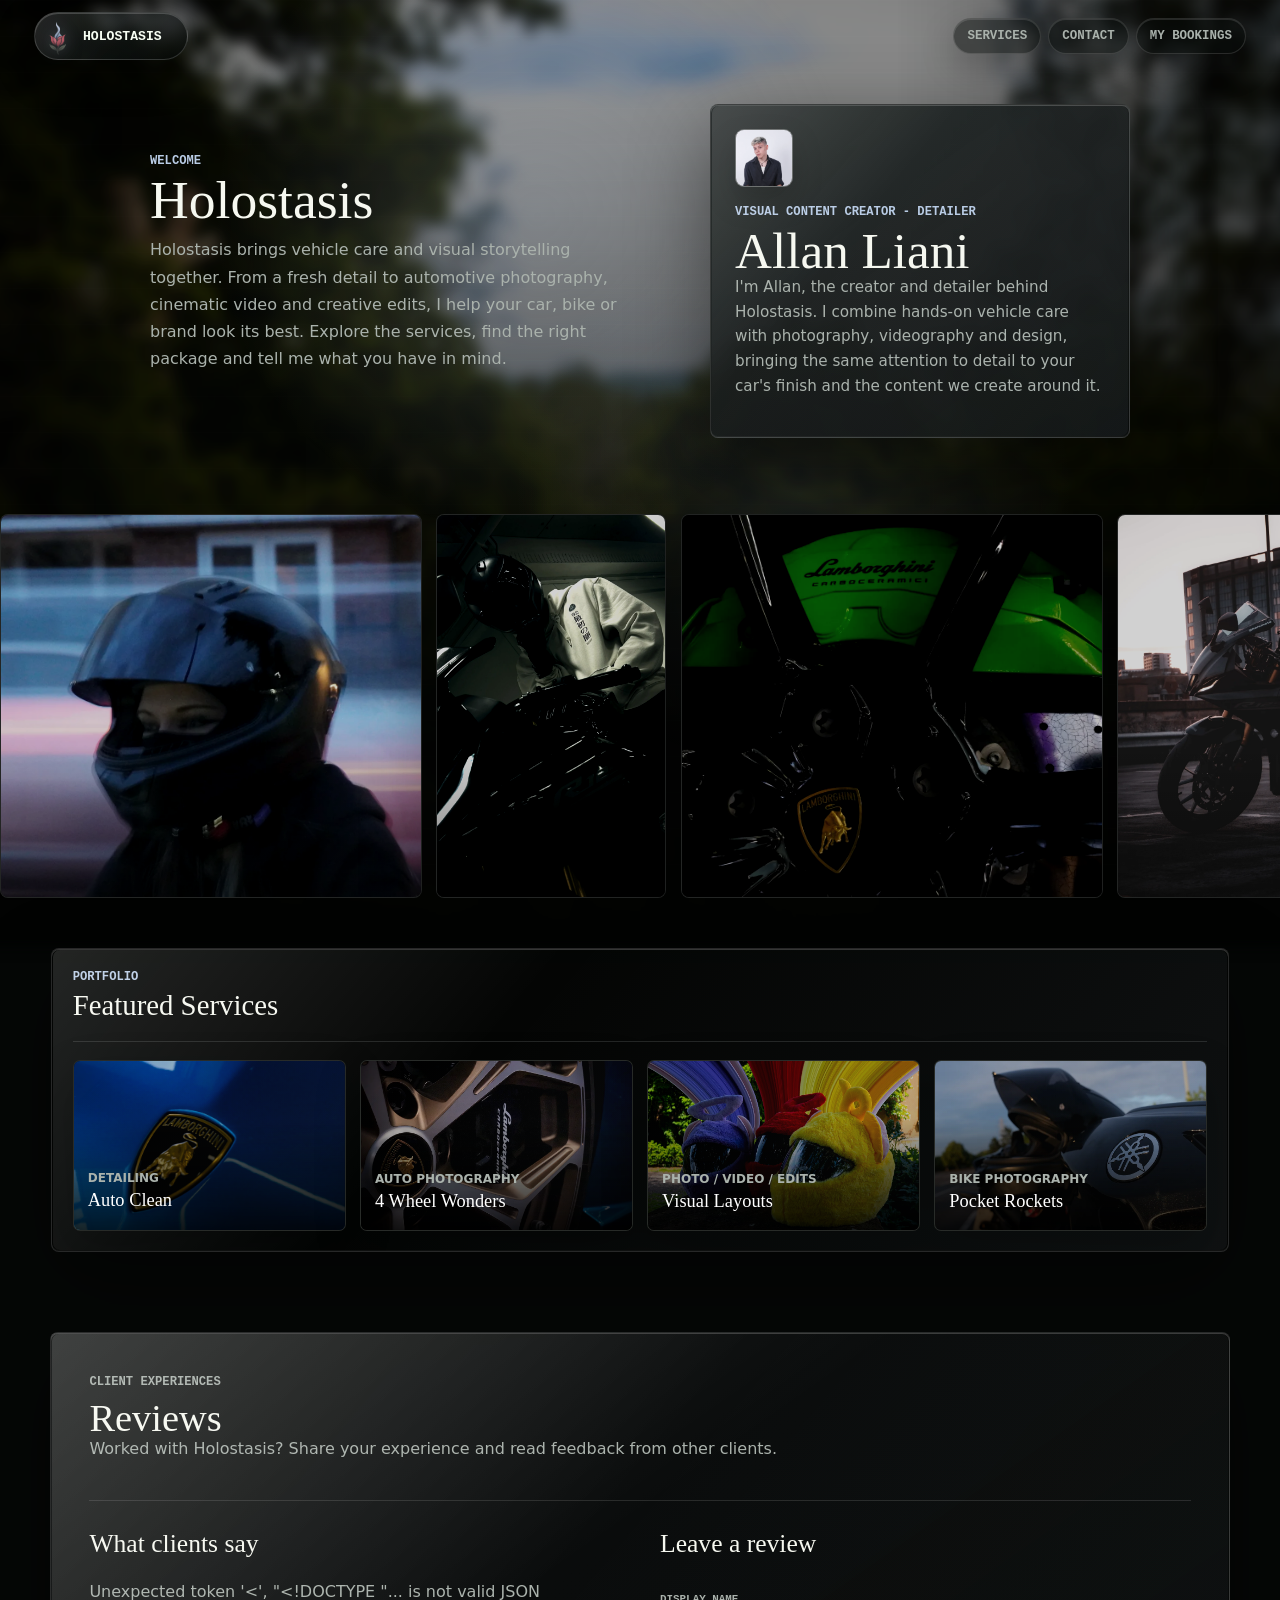
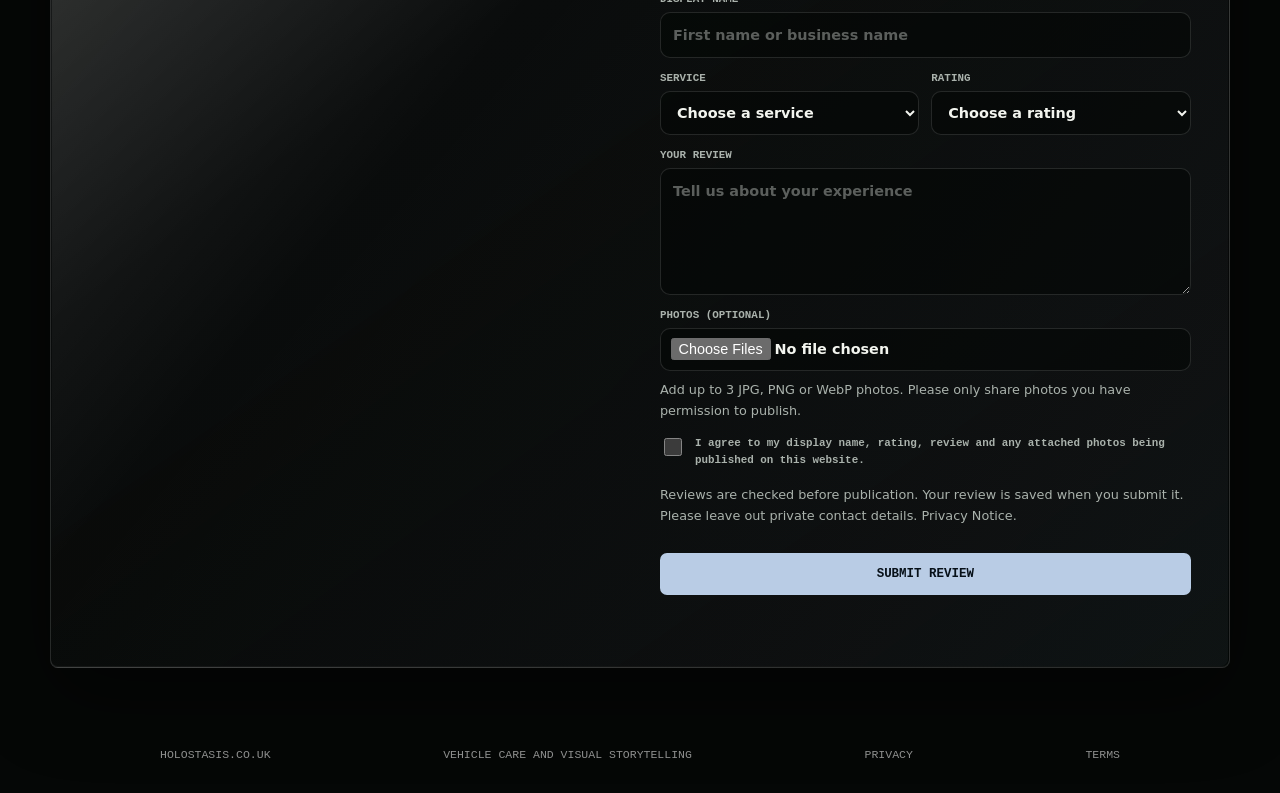
==== commit 039d704c: "Publish Holostasis privacy notice and customer account terms" ====
--- a/index.html
+++ b/index.html
@@ -112,13 +112,15 @@
         </div>
       </section>
 
-      <section class="reviews-section glass" id="reviews"><div class="section-heading"><p class="eyebrow">Client Experiences</p><h2>Reviews</h2><p>Worked with Holostasis? Share your experience and read feedback from other clients.</p></div><div class="review-layout"><div><h3>What clients say</h3><div id="review-list" aria-live="polite"><p>Loading reviews…</p></div><a id="manage-reviews" class="back-link" href="reviews-admin.html" hidden>Manage Reviews</a></div><form id="review-form" class="contact-form"><h3>Leave a review</h3><label>Display name<input name="name" required minlength="2" maxlength="60" autocomplete="name" placeholder="First name or business name"></label><div class="form-grid"><label>Service<select name="service" required><option value="">Choose a service</option><option>Auto Clean</option><option>4 Wheel Wonders</option><option>Pocket Rockets</option><option>Visual Layouts</option><option>Other</option></select></label><label>Rating<select name="rating" required><option value="">Choose a rating</option><option value="5">5 — Excellent</option><option value="4">4 — Good</option><option value="3">3 — Okay</option><option value="2">2 — Poor</option><option value="1">1 — Very poor</option></select></label></div><label>Your review<textarea name="body" rows="5" required minlength="10" maxlength="1200" placeholder="Tell us about your experience"></textarea></label><label class="review-photo-input">Photos (optional)<input type="file" name="photos" accept="image/jpeg,image/png,image/webp" multiple aria-describedby="review-photo-help"></label><p id="review-photo-help" class="review-small">Add up to 3 JPG, PNG or WebP photos. Please only share photos you have permission to publish.</p><label class="review-honeypot" aria-hidden="true">Website<input name="website" tabindex="-1" autocomplete="off"></label><label class="review-consent"><input type="checkbox" name="consent" required>I agree to my display name, rating, review and any attached photos being published on this website.</label><p class="review-small">Reviews are checked before publication. Your review is saved when you submit it. Please leave out private contact details.</p><button class="button primary" type="submit">Submit Review</button><p id="review-status" class="form-status" role="status"></p></form></div></section>
+      <section class="reviews-section glass" id="reviews"><div class="section-heading"><p class="eyebrow">Client Experiences</p><h2>Reviews</h2><p>Worked with Holostasis? Share your experience and read feedback from other clients.</p></div><div class="review-layout"><div><h3>What clients say</h3><div id="review-list" aria-live="polite"><p>Loading reviews…</p></div><a id="manage-reviews" class="back-link" href="reviews-admin.html" hidden>Manage Reviews</a></div><form id="review-form" class="contact-form"><h3>Leave a review</h3><label>Display name<input name="name" required minlength="2" maxlength="60" autocomplete="name" placeholder="First name or business name"></label><div class="form-grid"><label>Service<select name="service" required><option value="">Choose a service</option><option>Auto Clean</option><option>4 Wheel Wonders</option><option>Pocket Rockets</option><option>Visual Layouts</option><option>Other</option></select></label><label>Rating<select name="rating" required><option value="">Choose a rating</option><option value="5">5 — Excellent</option><option value="4">4 — Good</option><option value="3">3 — Okay</option><option value="2">2 — Poor</option><option value="1">1 — Very poor</option></select></label></div><label>Your review<textarea name="body" rows="5" required minlength="10" maxlength="1200" placeholder="Tell us about your experience"></textarea></label><label class="review-photo-input">Photos (optional)<input type="file" name="photos" accept="image/jpeg,image/png,image/webp" multiple aria-describedby="review-photo-help"></label><p id="review-photo-help" class="review-small">Add up to 3 JPG, PNG or WebP photos. Please only share photos you have permission to publish.</p><label class="review-honeypot" aria-hidden="true">Website<input name="website" tabindex="-1" autocomplete="off"></label><label class="review-consent"><input type="checkbox" name="consent" required>I agree to my display name, rating, review and any attached photos being published on this website.</label><p class="review-small">Reviews are checked before publication. Your review is saved when you submit it. Please leave out private contact details. <a href="privacy.html">Privacy Notice</a>.</p><button class="button primary" type="submit">Submit Review</button><p id="review-status" class="form-status" role="status"></p></form></div></section>
 
     </main>
 
     <footer class="site-footer">
       <span>Holostasis.co.uk</span>
       <span>Vehicle care and visual storytelling</span>
+      <a href="privacy.html">Privacy</a>
+      <a href="terms.html">Terms</a>
     </footer>
 
     <script src="script.js?v=phone3"></script>
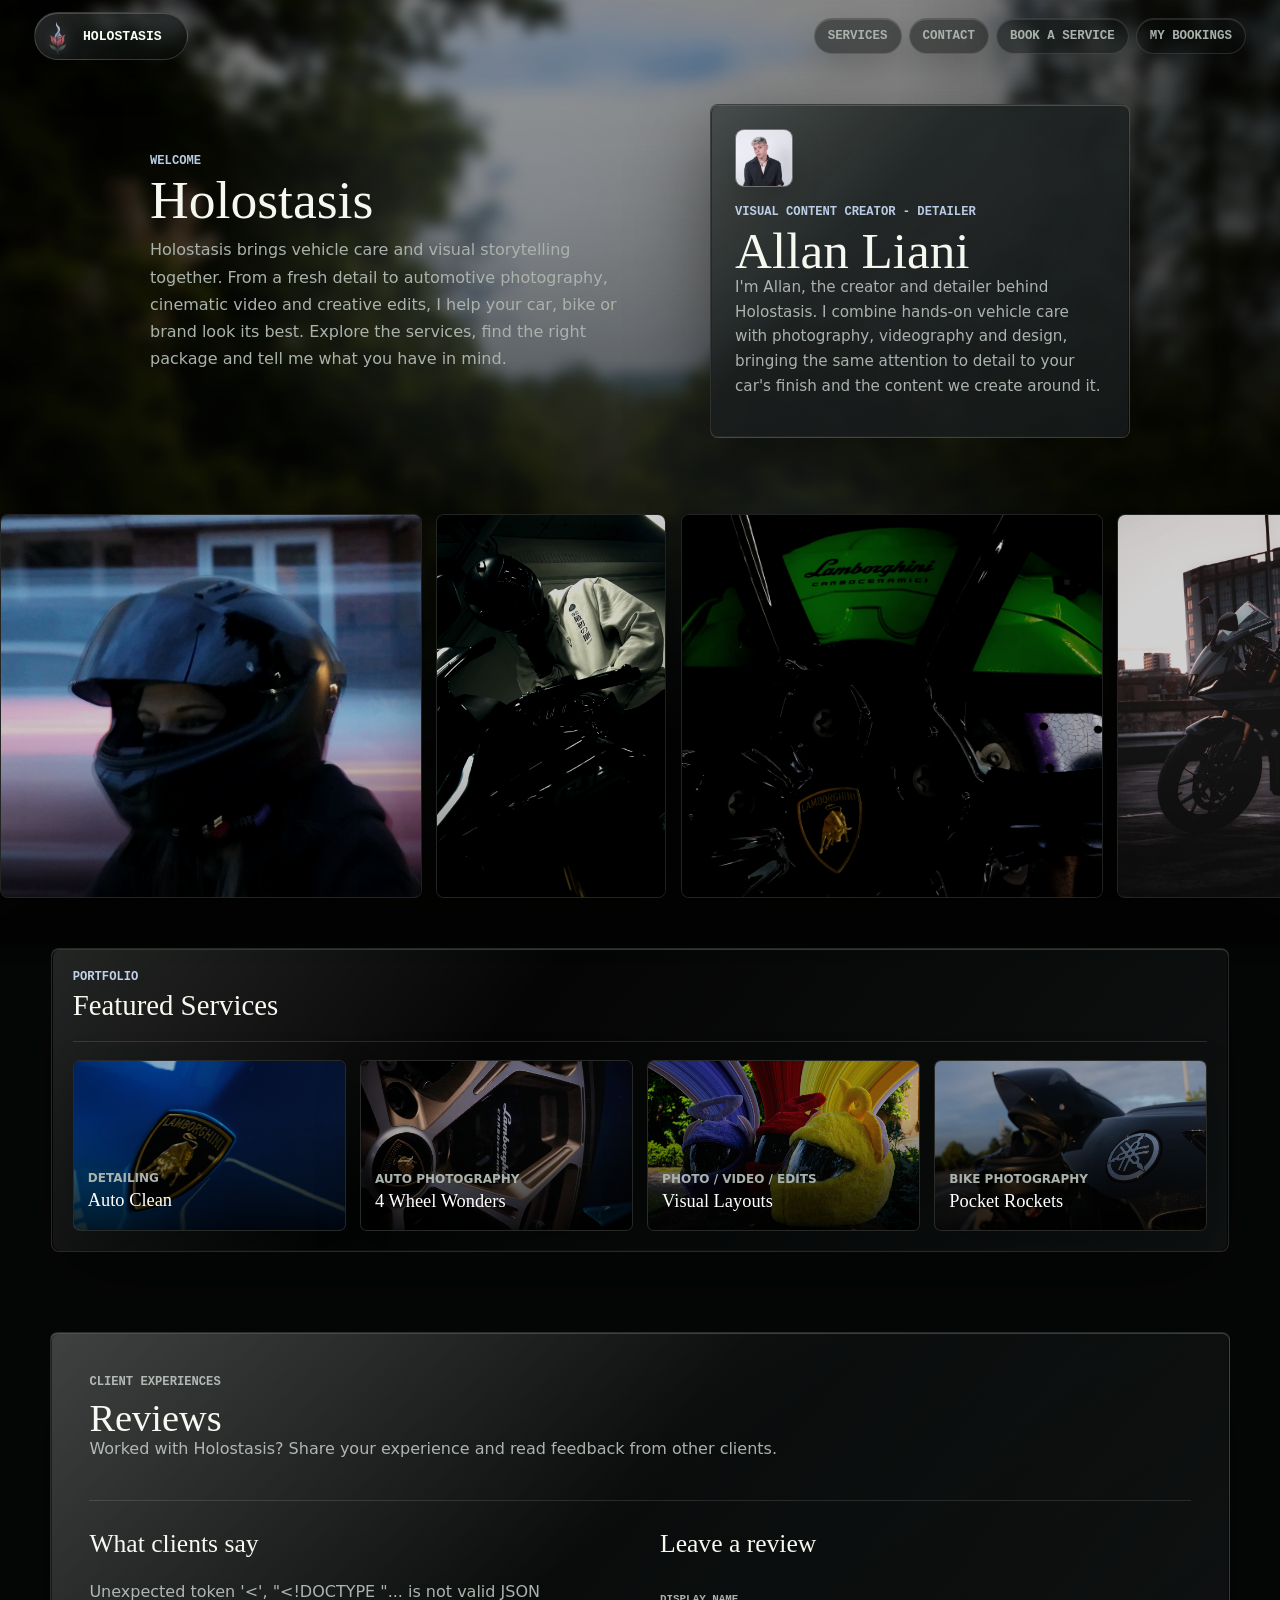
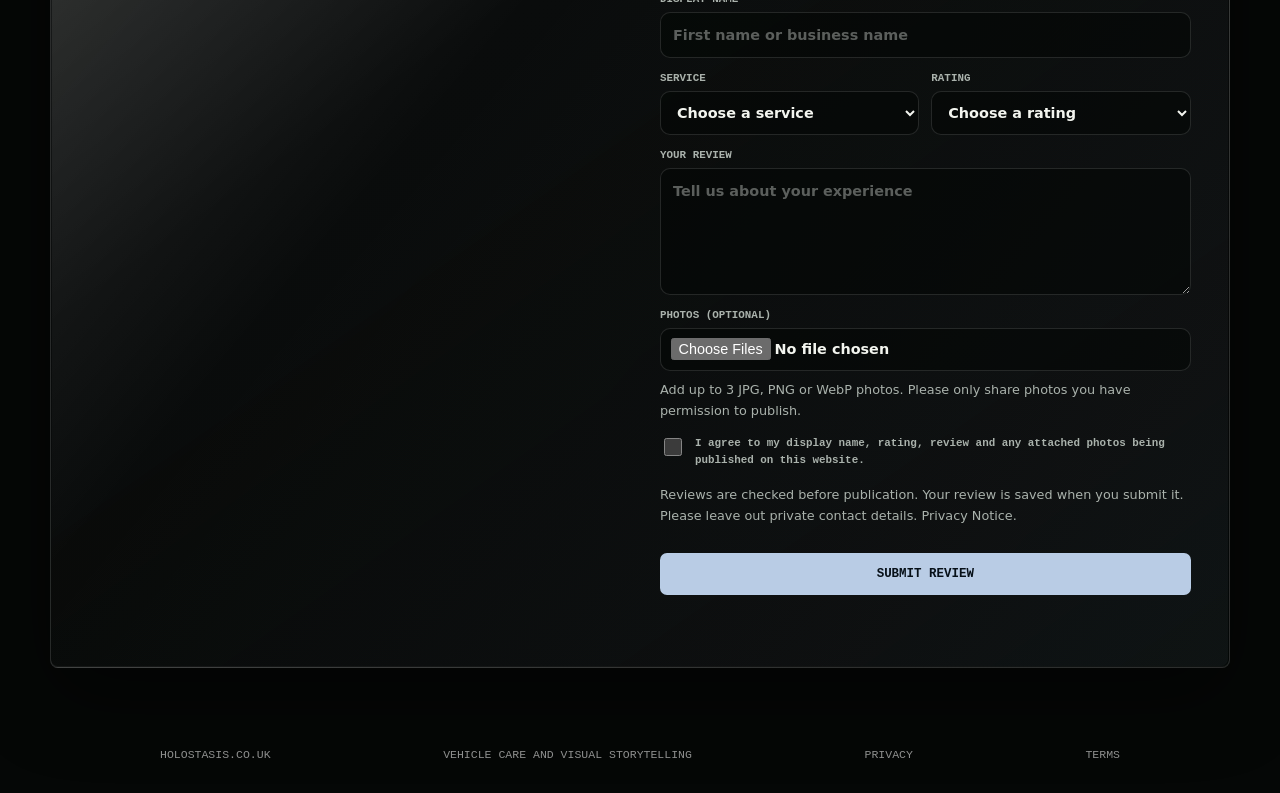
==== commit f6ab7f8d: "Stage guest and customer bookings with live calendar holds" ====
--- a/index.html
+++ b/index.html
@@ -28,6 +28,7 @@
       <nav class="site-nav" aria-label="Main navigation">
         <a href="#projects">Services</a>
         <a href="contact.html">Contact</a>
+        <a href="book.html">Book a Service</a>
         <a href="account.html">My Bookings</a>
         
       </nav>
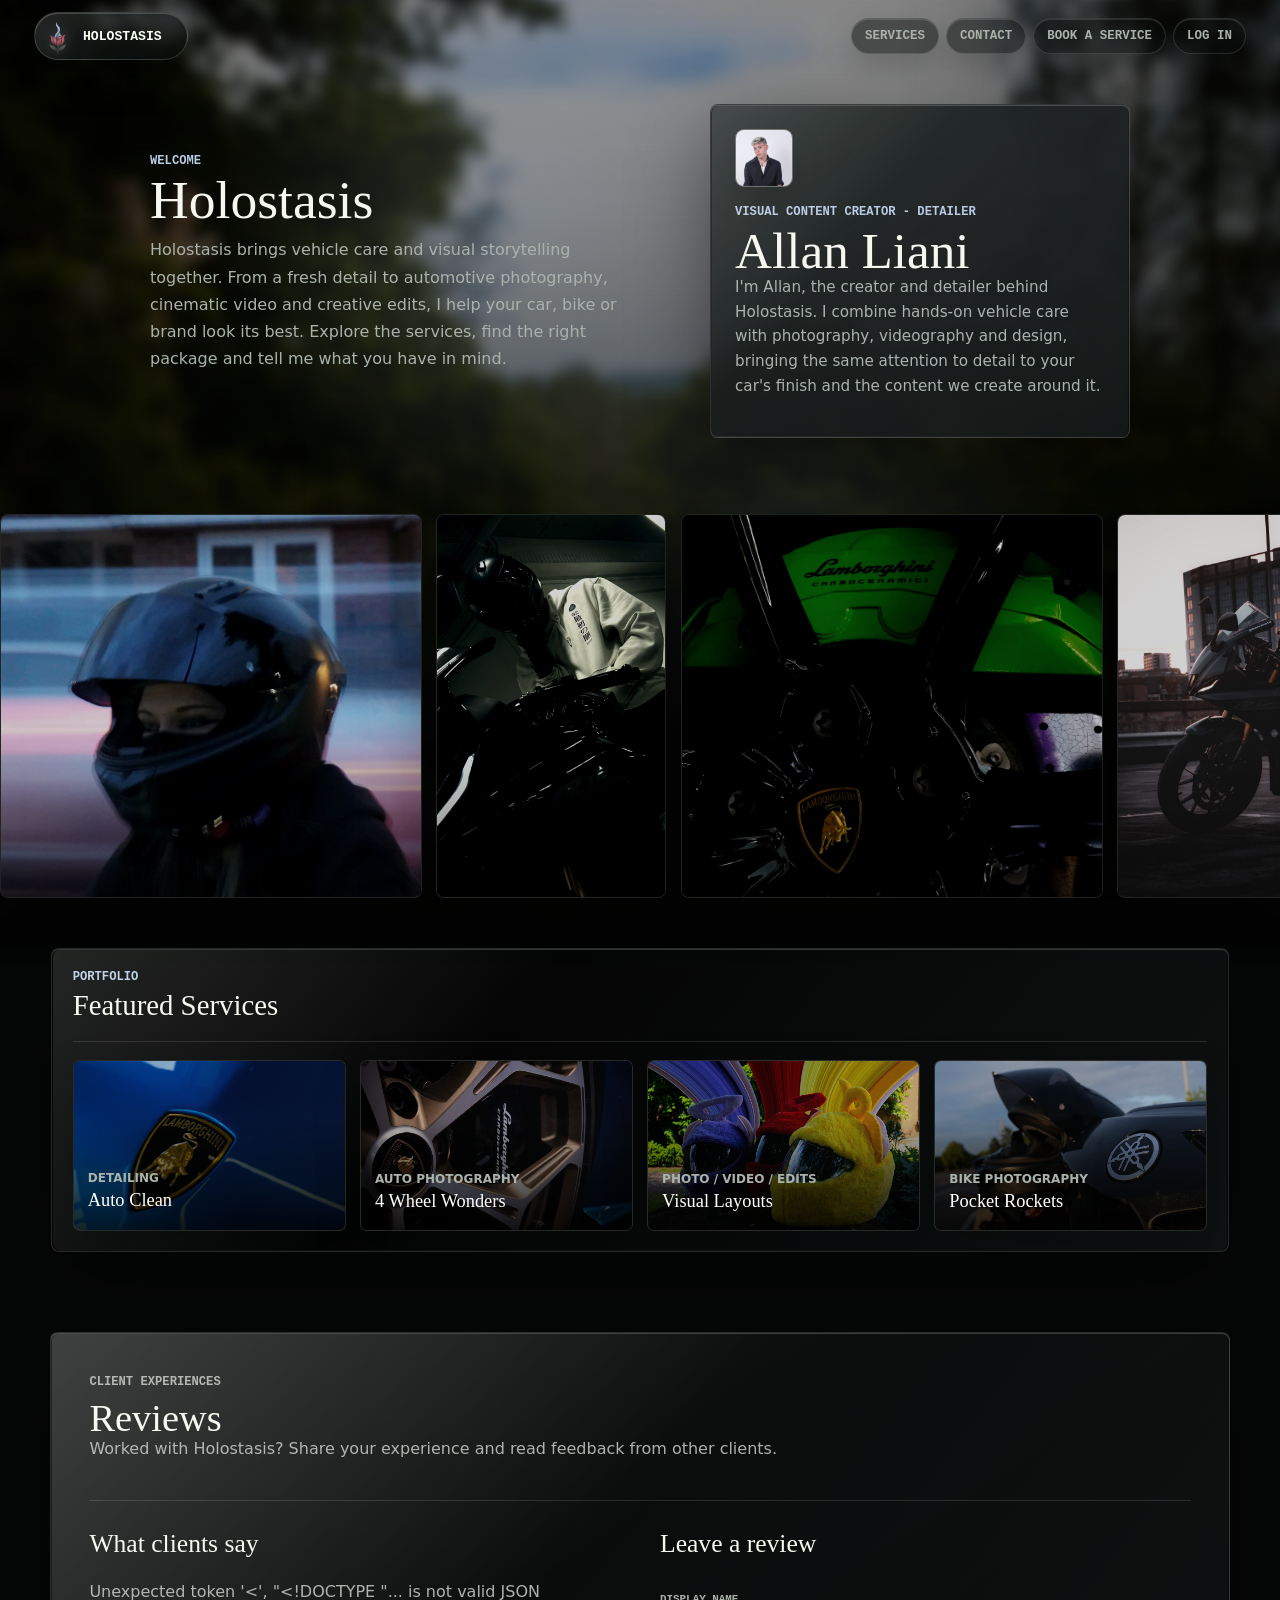
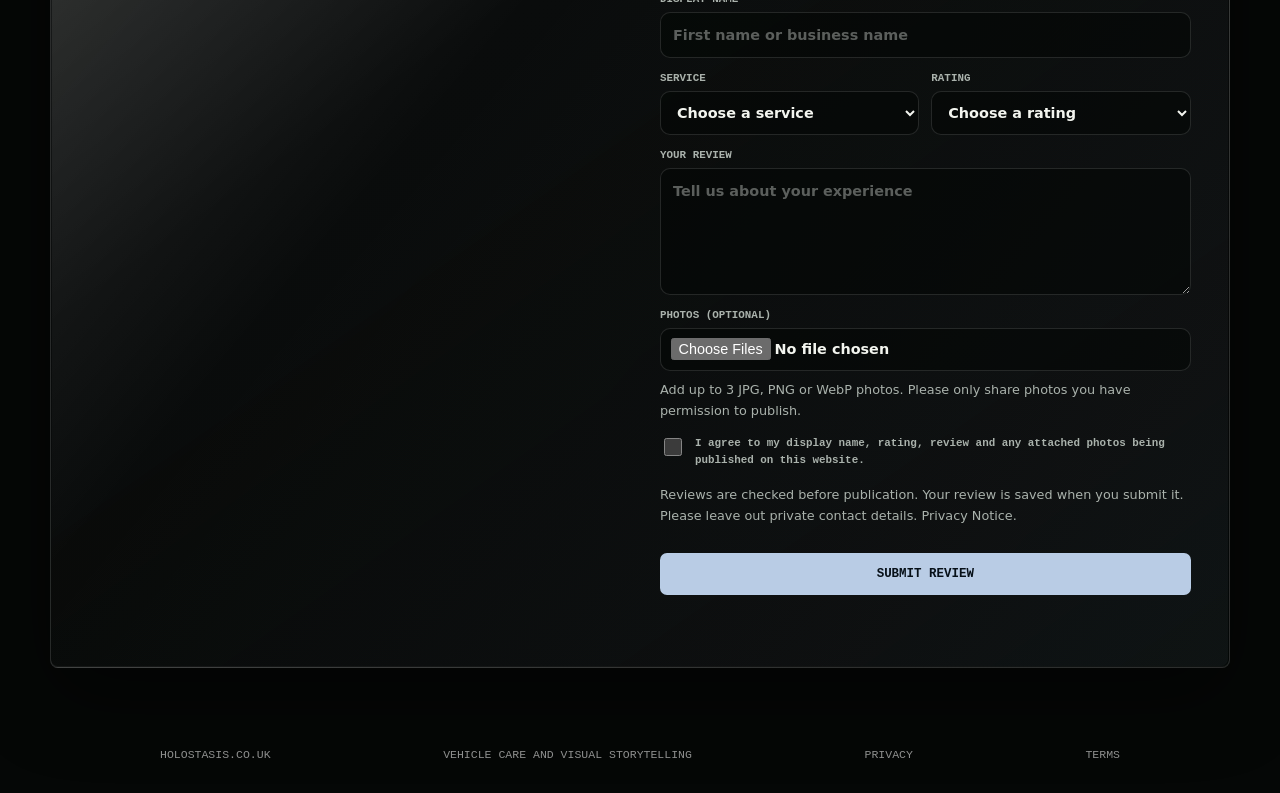
==== commit 3e816b4a: "Use Supabase password login and enable live bookings" ====
--- a/index.html
+++ b/index.html
@@ -10,7 +10,7 @@
     <title>Holostasis | Allan Liani</title>
     <link rel="preload" href="assets/bg-blurred.webp" as="image" />
     <link rel="stylesheet" href="styles.css?v=phone3" />
-  <link rel="icon" href="favicon.ico?v=phone3" sizes="32x32"><link rel="icon" type="image/svg+xml" href="favicon.svg?v=phone3"><link rel="apple-touch-icon" sizes="180x180" href="assets/logo-icon-180.png"><link rel="stylesheet" href="brand-intro.css?v=phone3"><script src="brand-intro.js?v=phone3"></script><link rel="preload" as="image" href="assets/brand-opening-mobile.webp?v=phone3" media="(max-width: 760px), (pointer: coarse)"><link rel="stylesheet" href="review-photos.css?v=photos1"></head>
+  <link rel="icon" href="favicon.ico?v=phone3" sizes="32x32"><link rel="icon" type="image/svg+xml" href="favicon.svg?v=phone3"><link rel="apple-touch-icon" sizes="180x180" href="assets/logo-icon-180.png"><link rel="stylesheet" href="brand-intro.css?v=phone3"><script src="brand-intro.js?v=phone3"></script><link rel="preload" as="image" href="assets/brand-opening-mobile.webp?v=phone3" media="(max-width: 760px), (pointer: coarse)"><link rel="stylesheet" href="review-photos.css?v=photos1"><script src="account-nav.js?v=1" defer></script></head>
   <body><div class="brand-intro" aria-hidden="true"><div class="brand-intro-scene"><picture class="brand-phone-playback"><source media="(max-width: 760px), (pointer: coarse)" srcset="assets/brand-opening-mobile.webp?v=phone3"><img src="assets/finished-logo.webp" alt="" width="480" height="430" fetchpriority="high" decoding="async"></picture><svg class="brand-flower" viewBox="0 0 448 693" aria-hidden="true"><defs><linearGradient id="morph-water" x1="0" y1="0" x2="1" y2="1"><stop stop-color="#d4ecff"/><stop offset=".45" stop-color="#8daac9"/><stop offset="1" stop-color="#c56c82"/></linearGradient><filter id="logo-morph" x="-60%" y="-40%" width="220%" height="180%"><feTurbulence type="fractalNoise" baseFrequency=".012 .022" numOctaves="2" seed="5" result="flow"><animate attributeName="baseFrequency" values=".025 .016;.012 .025;.008 .012" dur="1.65s" fill="freeze"/></feTurbulence><feDisplacementMap in="SourceGraphic" in2="flow" scale="170" result="warped"><animate attributeName="scale" values="170;130;65;15;0" keyTimes="0;.28;.58;.85;1" dur="1.65s" fill="freeze"/></feDisplacementMap><feGaussianBlur in="warped" stdDeviation="15"><animate attributeName="stdDeviation" values="15;12;5;0" keyTimes="0;.3;.65;1" dur="1.65s" fill="freeze"/></feGaussianBlur></filter></defs><g class="brand-morph-mark" filter="url(#logo-morph)"><image href="assets/finished-logo.webp" width="448" height="693"/></g></svg><svg class="brand-current" viewBox="0 0 480 320"><path d="M30 235C90 305 190 260 205 180S270 50 300 95 250 220 350 230 465 180 450 130"/></svg></div></div>
     <div class="page-noise" aria-hidden="true"></div>
 
@@ -29,7 +29,7 @@
         <a href="#projects">Services</a>
         <a href="contact.html">Contact</a>
         <a href="book.html">Book a Service</a>
-        <a href="account.html">My Bookings</a>
+        <a href="account.html" data-account-nav>Log in</a>
         
       </nav>
     </header>
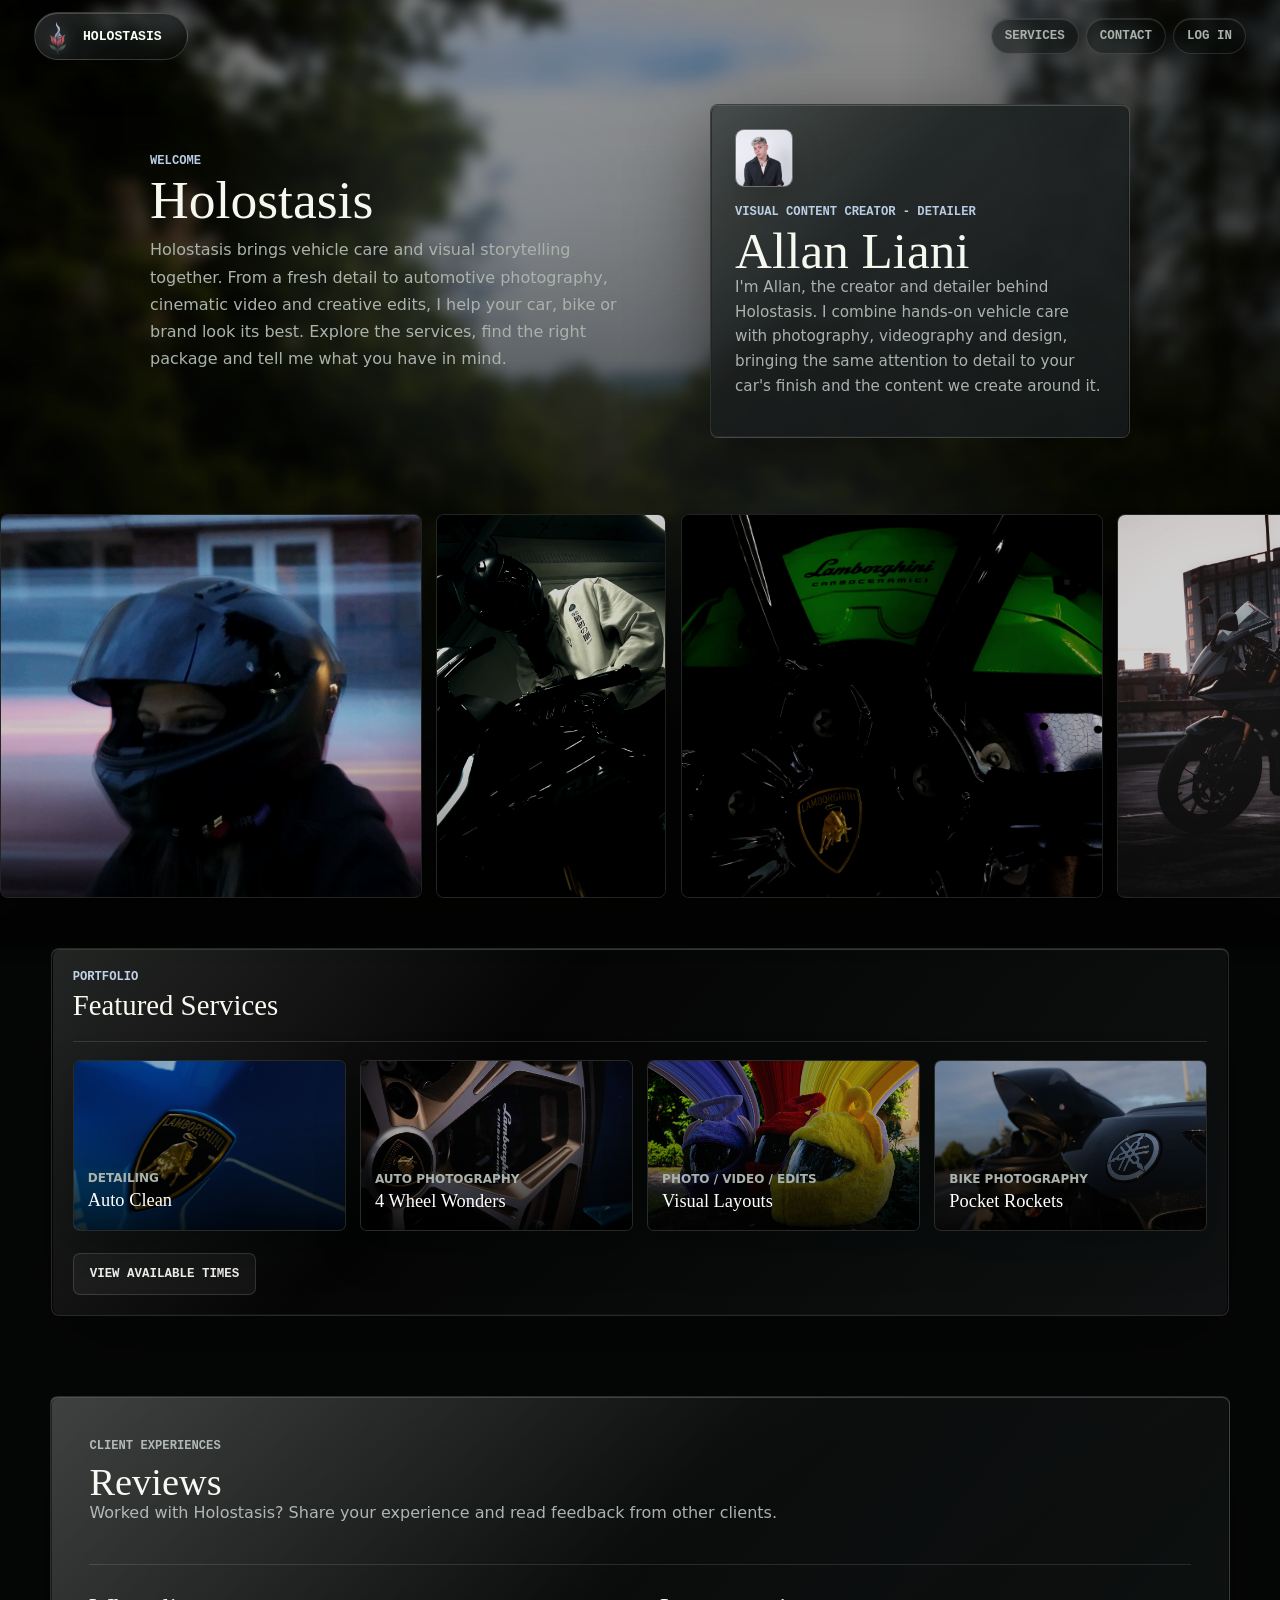
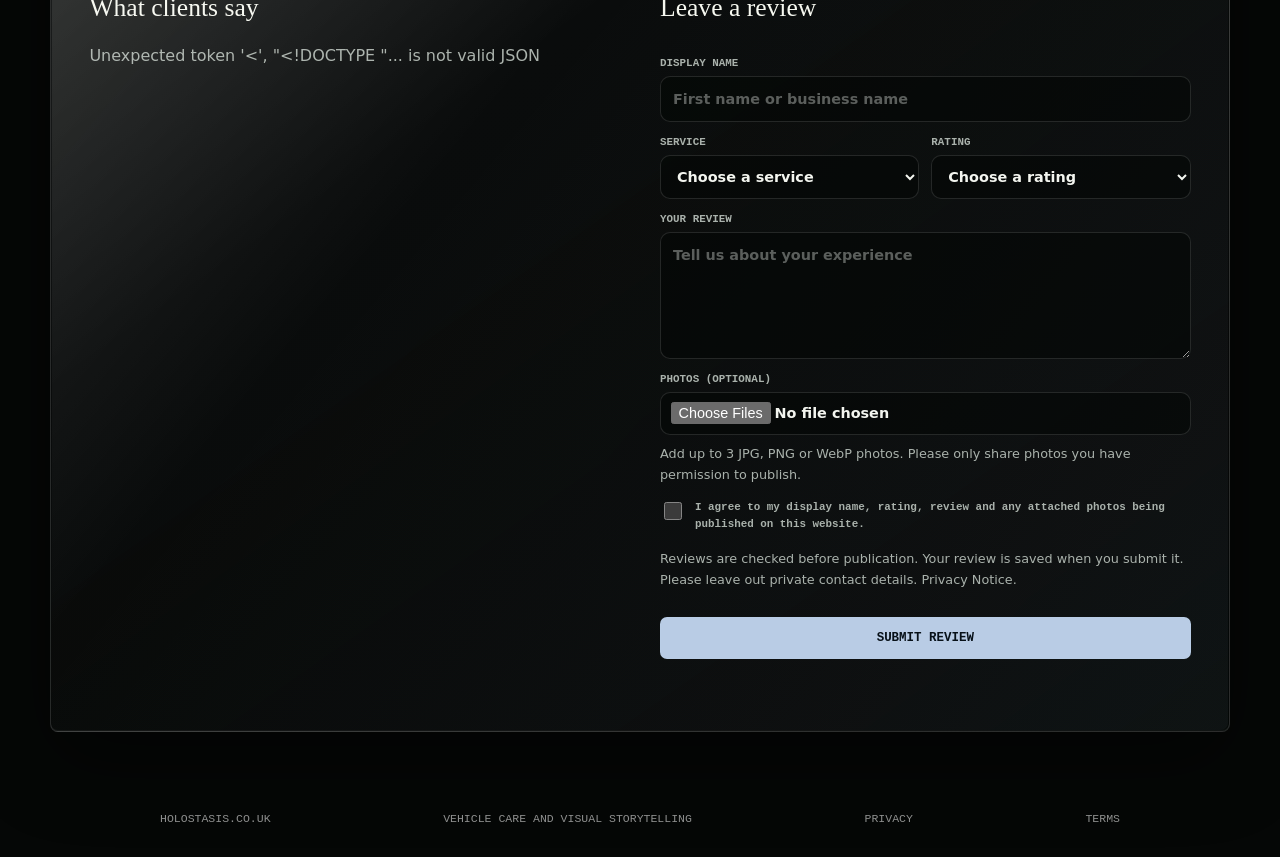
==== commit ac59dd85: "Simplify mobile login and add email-free signup" ====
--- a/index.html
+++ b/index.html
@@ -28,7 +28,6 @@
       <nav class="site-nav" aria-label="Main navigation">
         <a href="#projects">Services</a>
         <a href="contact.html">Contact</a>
-        <a href="book.html">Book a Service</a>
         <a href="account.html" data-account-nav>Log in</a>
         
       </nav>
@@ -111,6 +110,7 @@
             <strong>Pocket Rockets</strong>
           </a>
         </div>
+        <div class="bio-actions"><a class="button ghost" href="book.html">View available times</a></div>
       </section>
 
       <section class="reviews-section glass" id="reviews"><div class="section-heading"><p class="eyebrow">Client Experiences</p><h2>Reviews</h2><p>Worked with Holostasis? Share your experience and read feedback from other clients.</p></div><div class="review-layout"><div><h3>What clients say</h3><div id="review-list" aria-live="polite"><p>Loading reviews…</p></div><a id="manage-reviews" class="back-link" href="reviews-admin.html" hidden>Manage Reviews</a></div><form id="review-form" class="contact-form"><h3>Leave a review</h3><label>Display name<input name="name" required minlength="2" maxlength="60" autocomplete="name" placeholder="First name or business name"></label><div class="form-grid"><label>Service<select name="service" required><option value="">Choose a service</option><option>Auto Clean</option><option>4 Wheel Wonders</option><option>Pocket Rockets</option><option>Visual Layouts</option><option>Other</option></select></label><label>Rating<select name="rating" required><option value="">Choose a rating</option><option value="5">5 — Excellent</option><option value="4">4 — Good</option><option value="3">3 — Okay</option><option value="2">2 — Poor</option><option value="1">1 — Very poor</option></select></label></div><label>Your review<textarea name="body" rows="5" required minlength="10" maxlength="1200" placeholder="Tell us about your experience"></textarea></label><label class="review-photo-input">Photos (optional)<input type="file" name="photos" accept="image/jpeg,image/png,image/webp" multiple aria-describedby="review-photo-help"></label><p id="review-photo-help" class="review-small">Add up to 3 JPG, PNG or WebP photos. Please only share photos you have permission to publish.</p><label class="review-honeypot" aria-hidden="true">Website<input name="website" tabindex="-1" autocomplete="off"></label><label class="review-consent"><input type="checkbox" name="consent" required>I agree to my display name, rating, review and any attached photos being published on this website.</label><p class="review-small">Reviews are checked before publication. Your review is saved when you submit it. Please leave out private contact details. <a href="privacy.html">Privacy Notice</a>.</p><button class="button primary" type="submit">Submit Review</button><p id="review-status" class="form-status" role="status"></p></form></div></section>
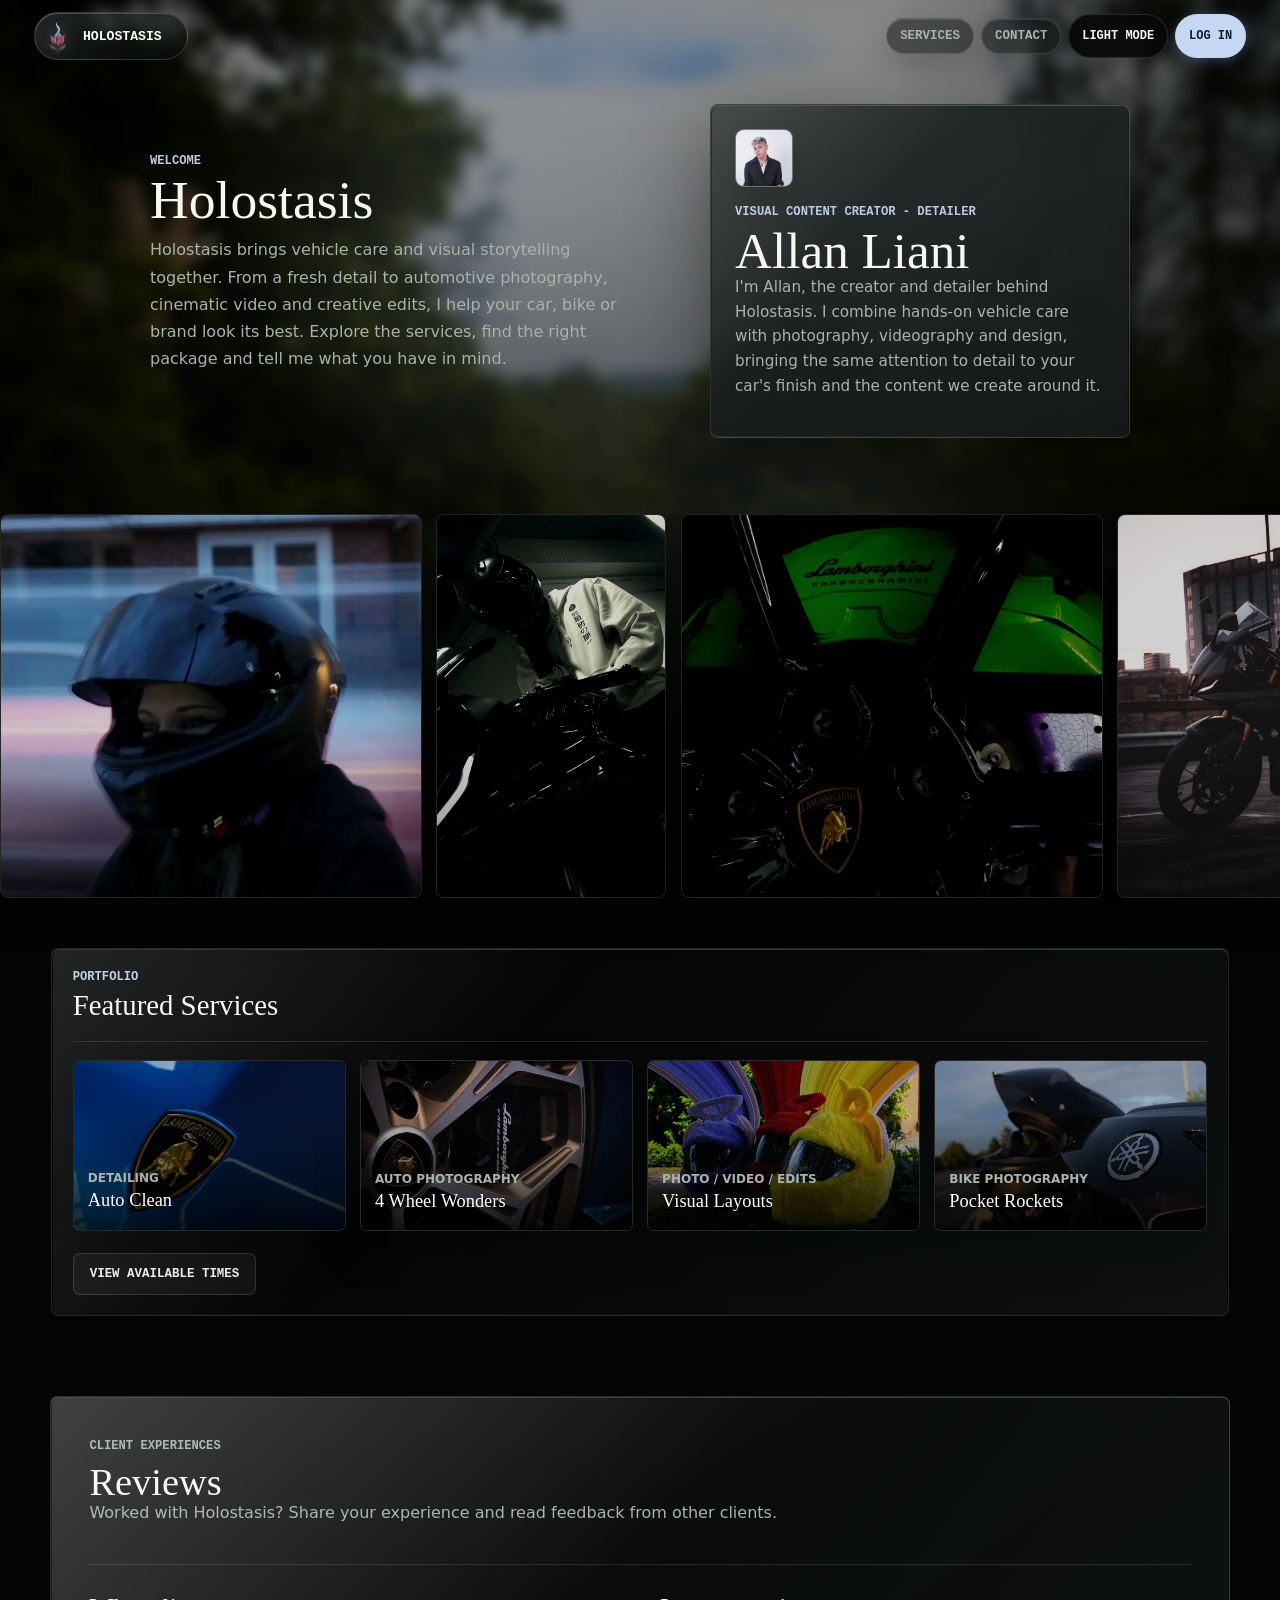
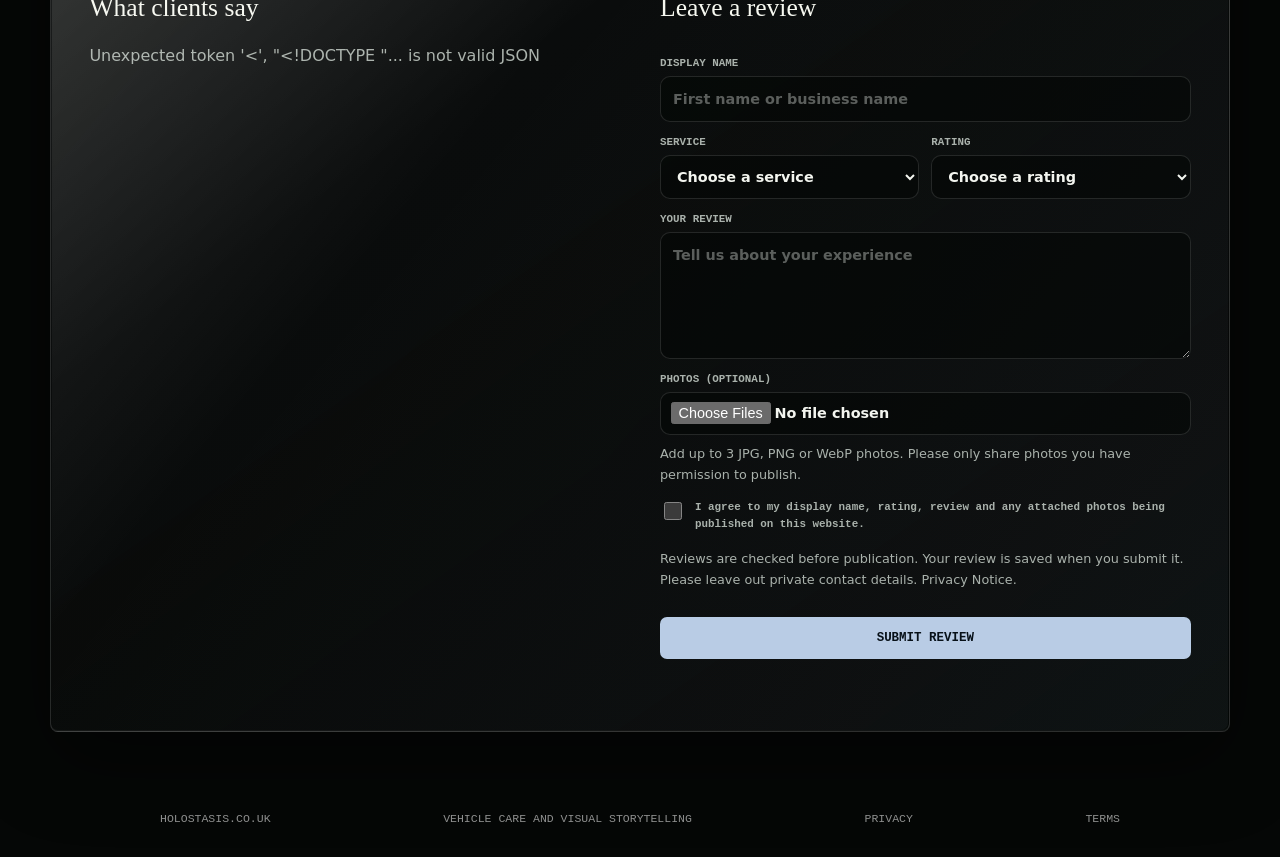
==== commit b704119e: "Add motorbike detailing, booking phone, and theme controls" ====
--- a/index.html
+++ b/index.html
@@ -10,7 +10,7 @@
     <title>Holostasis | Allan Liani</title>
     <link rel="preload" href="assets/bg-blurred.webp" as="image" />
     <link rel="stylesheet" href="styles.css?v=phone3" />
-  <link rel="icon" href="favicon.ico?v=phone3" sizes="32x32"><link rel="icon" type="image/svg+xml" href="favicon.svg?v=phone3"><link rel="apple-touch-icon" sizes="180x180" href="assets/logo-icon-180.png"><link rel="stylesheet" href="brand-intro.css?v=phone3"><script src="brand-intro.js?v=phone3"></script><link rel="preload" as="image" href="assets/brand-opening-mobile.webp?v=phone3" media="(max-width: 760px), (pointer: coarse)"><link rel="stylesheet" href="review-photos.css?v=photos1"><script src="account-nav.js?v=1" defer></script></head>
+  <link rel="icon" href="favicon.ico?v=phone3" sizes="32x32"><link rel="icon" type="image/svg+xml" href="favicon.svg?v=phone3"><link rel="apple-touch-icon" sizes="180x180" href="assets/logo-icon-180.png"><link rel="stylesheet" href="brand-intro.css?v=phone3"><script src="brand-intro.js?v=phone3"></script><link rel="preload" as="image" href="assets/brand-opening-mobile.webp?v=phone3" media="(max-width: 760px), (pointer: coarse)"><link rel="stylesheet" href="review-photos.css?v=photos1"><script src="account-nav.js?v=profile1" defer></script><link rel="stylesheet" href="theme.css?v=1"><script src="theme.js?v=1"></script></head>
   <body><div class="brand-intro" aria-hidden="true"><div class="brand-intro-scene"><picture class="brand-phone-playback"><source media="(max-width: 760px), (pointer: coarse)" srcset="assets/brand-opening-mobile.webp?v=phone3"><img src="assets/finished-logo.webp" alt="" width="480" height="430" fetchpriority="high" decoding="async"></picture><svg class="brand-flower" viewBox="0 0 448 693" aria-hidden="true"><defs><linearGradient id="morph-water" x1="0" y1="0" x2="1" y2="1"><stop stop-color="#d4ecff"/><stop offset=".45" stop-color="#8daac9"/><stop offset="1" stop-color="#c56c82"/></linearGradient><filter id="logo-morph" x="-60%" y="-40%" width="220%" height="180%"><feTurbulence type="fractalNoise" baseFrequency=".012 .022" numOctaves="2" seed="5" result="flow"><animate attributeName="baseFrequency" values=".025 .016;.012 .025;.008 .012" dur="1.65s" fill="freeze"/></feTurbulence><feDisplacementMap in="SourceGraphic" in2="flow" scale="170" result="warped"><animate attributeName="scale" values="170;130;65;15;0" keyTimes="0;.28;.58;.85;1" dur="1.65s" fill="freeze"/></feDisplacementMap><feGaussianBlur in="warped" stdDeviation="15"><animate attributeName="stdDeviation" values="15;12;5;0" keyTimes="0;.3;.65;1" dur="1.65s" fill="freeze"/></feGaussianBlur></filter></defs><g class="brand-morph-mark" filter="url(#logo-morph)"><image href="assets/finished-logo.webp" width="448" height="693"/></g></svg><svg class="brand-current" viewBox="0 0 480 320"><path d="M30 235C90 305 190 260 205 180S270 50 300 95 250 220 350 230 465 180 450 130"/></svg></div></div>
     <div class="page-noise" aria-hidden="true"></div>
 
@@ -20,16 +20,18 @@
         <span>Holostasis</span>
       </a>
 
-      <button class="menu-toggle" type="button" aria-label="Open menu" aria-expanded="false">
-        <span></span>
-        <span></span>
-      </button>
+      <div class="header-actions">
+        <a href="account.html" class="account-link" data-account-nav>Log in</a>
+        <button class="menu-toggle" type="button" aria-label="Open menu" aria-expanded="false" aria-controls="site-navigation">
+          <span></span>
+          <span></span>
+        </button>
+      </div>
 
-      <nav class="site-nav" aria-label="Main navigation">
+      <nav class="site-nav" id="site-navigation" aria-label="Main navigation">
         <a href="#projects">Services</a>
         <a href="contact.html">Contact</a>
-        <a href="account.html" data-account-nav>Log in</a>
-        
+        <button class="theme-toggle" type="button" data-theme-toggle>Light mode</button>
       </nav>
     </header>
 
@@ -124,7 +126,7 @@
       <a href="terms.html">Terms</a>
     </footer>
 
-    <script src="script.js?v=phone3"></script>
+    <script src="script.js?v=menu4"></script>
   <script src="reviews.js?v=photos1"></script></body>
 </html>
 
--- a/theme.css
+++ b/theme.css
@@ -0,0 +1,90 @@
+.header-actions {
+  display: flex;
+  align-items: center;
+  gap: .45rem;
+  order: 2;
+}
+.site-header .site-nav { min-width: 0; margin-left: auto; margin-right: .45rem; }
+.account-link,
+.theme-toggle {
+  display: inline-flex;
+  align-items: center;
+  justify-content: center;
+  min-height: 44px;
+  padding: 0 .8rem;
+  border: 1px solid var(--line);
+  border-radius: 999px;
+  font: 700 .75rem var(--mono);
+  text-transform: uppercase;
+  white-space: nowrap;
+}
+.account-link {
+  border-color: transparent;
+  background: #c4d8f3;
+  color: #101e2e;
+  box-shadow: 0 2px 12px #7cabe850;
+}
+.theme-toggle { background: var(--panel-strong); color: var(--text); cursor: pointer; }
+:is(.account-link,.theme-toggle,.menu-toggle):focus-visible { outline: 2px solid var(--steel); outline-offset: 3px; }
+.booking-login-prompt { padding: .85rem; border: 1px solid var(--line); border-radius: 8px; background: var(--green-soft); }
+.booking-login-prompt p { margin: 0 0 .55rem; }
+.booking-login-prompt a { text-decoration: none !important; }
+
+@media (max-width: 620px) {
+  .site-header .brand { min-width: 0; }
+  .site-header .menu-toggle { position: relative; width: 44px; height: 44px; flex: 0 0 44px; }
+  .site-header .site-nav {
+    right: 12px;
+    width: min(236px,calc(100vw - 24px));
+    margin: 0;
+    justify-content: stretch;
+    visibility: hidden;
+  }
+  .site-header .site-nav.is-open { visibility: visible; }
+  .site-header .site-nav :is(a,.theme-toggle) {
+    justify-content: flex-start;
+    width: 100%;
+    min-height: 44px;
+    padding-inline: 12px;
+    border-radius: 8px;
+  }
+}
+
+:root[data-theme="light"] {
+  color-scheme: light;
+  --bg: #eef1f5;
+  --panel: #ffffffed;
+  --panel-strong: #f9fbfe;
+  --line: #c8d2df;
+  --text: #192638;
+  --muted: #42536a;
+  --steel: #315780;
+  --green-soft: #dfebf8;
+  --shadow: 0 12px 35px #253e581c;
+}
+:root[data-theme="light"] body::before {
+  background: linear-gradient(145deg,#f4f6fa,#e1e9f3);
+  filter: none;
+}
+:root[data-theme="light"] body::after { background: none; }
+:root[data-theme="light"] :is(.glass,.site-nav,.site-nav a,.menu-toggle,.site-header .brand,.custom-select-menu) {
+  background: var(--panel);
+  border-color: var(--line);
+  color: var(--text);
+  box-shadow: var(--shadow);
+}
+:root[data-theme="light"] :is(.contact-form input,.contact-form select,.contact-form textarea,.custom-select-toggle,.button.ghost) {
+  background: var(--panel-strong);
+  border-color: var(--line);
+  color: var(--text);
+}
+:root[data-theme="light"] .contact-form :is(input,textarea)::placeholder { color: var(--muted); }
+:root[data-theme="light"] .booking-day[aria-pressed="true"] { color: white; }
+:root[data-theme="light"] .account-link { background: #254c74; color: #fff; }
+:root[data-theme="light"] :is(h1,h2,h3,.custom-select-option.is-selected) { color: var(--text); }
+:root[data-theme="light"] :is(.eyebrow,.service-list span,.back-link:hover,.back-link:focus-visible,
+  .custom-select-option:hover,.custom-select-option:focus-visible) { color: var(--steel); }
+:root[data-theme="light"] .service-list article { background: var(--panel); }
+:root[data-theme="light"] :is(.contact-form input,.contact-form select,.contact-form textarea,.custom-select-toggle):focus {
+  border-color: var(--steel);
+}
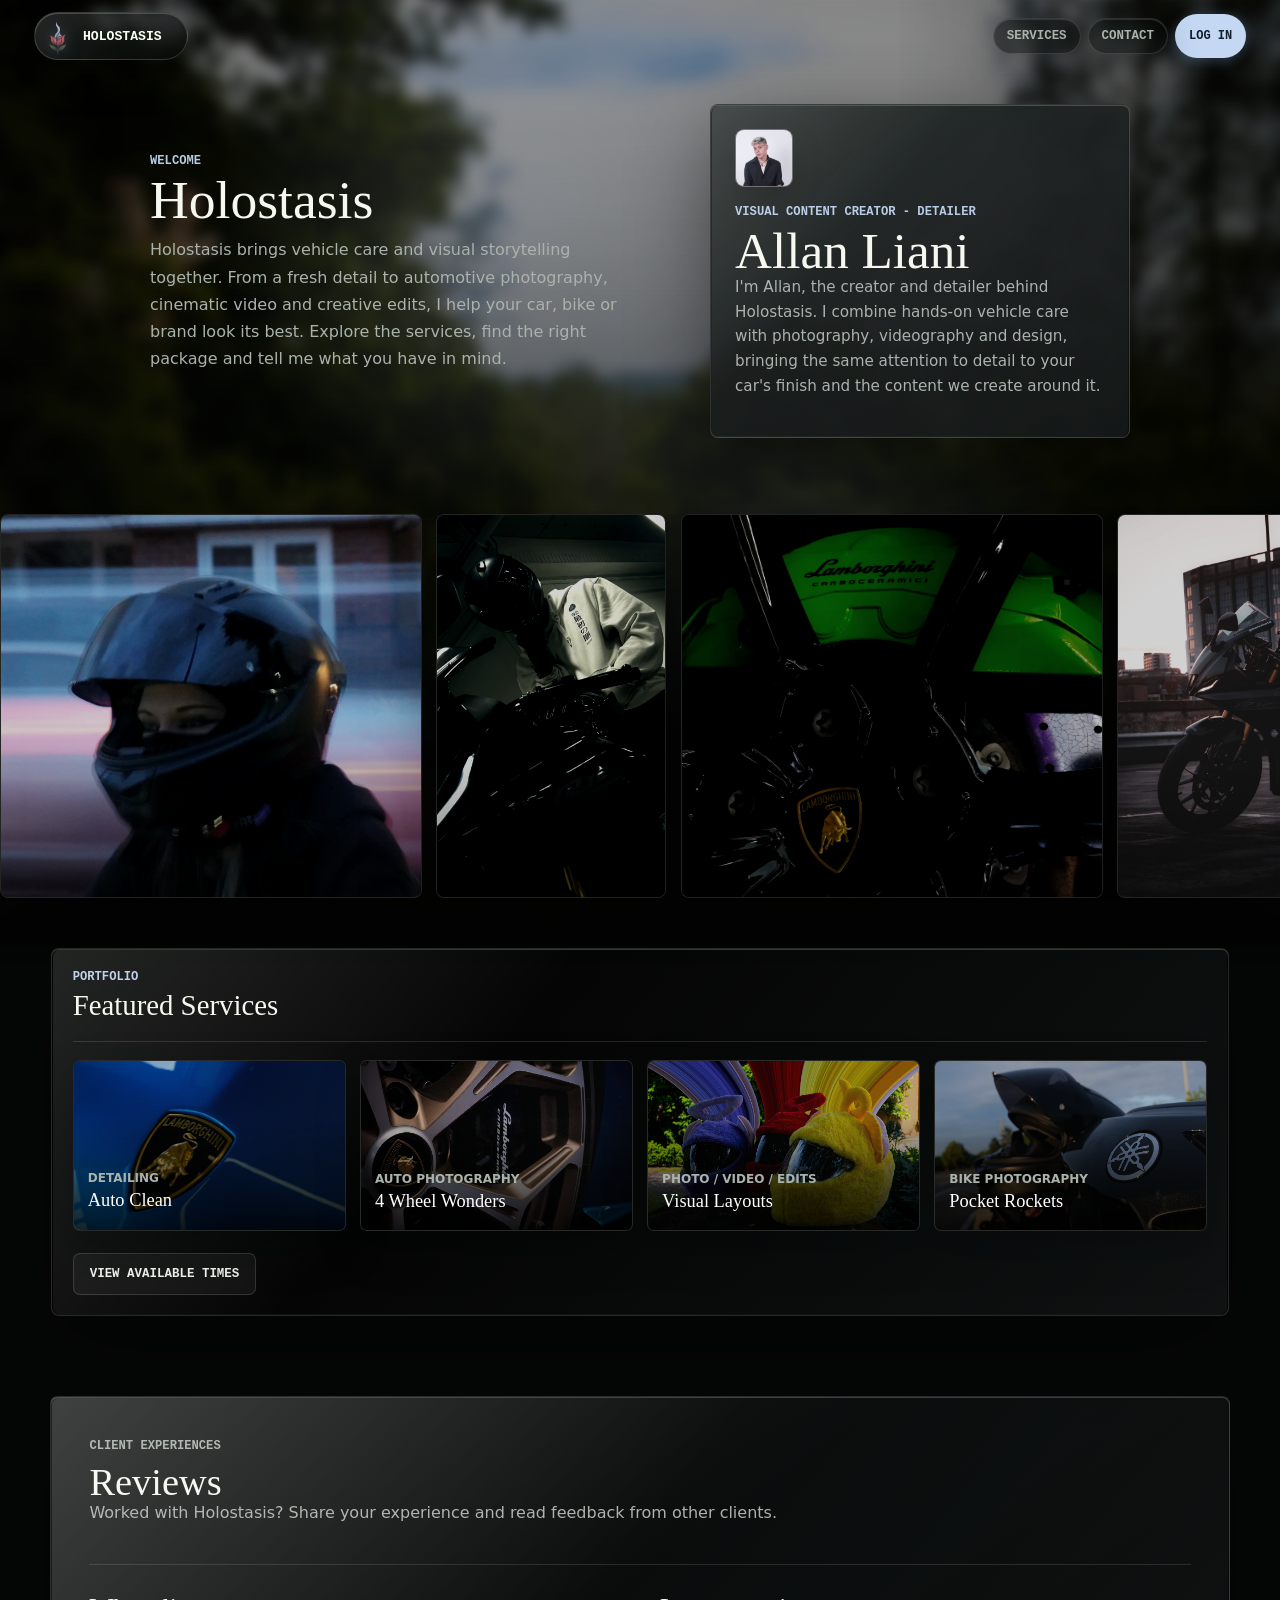
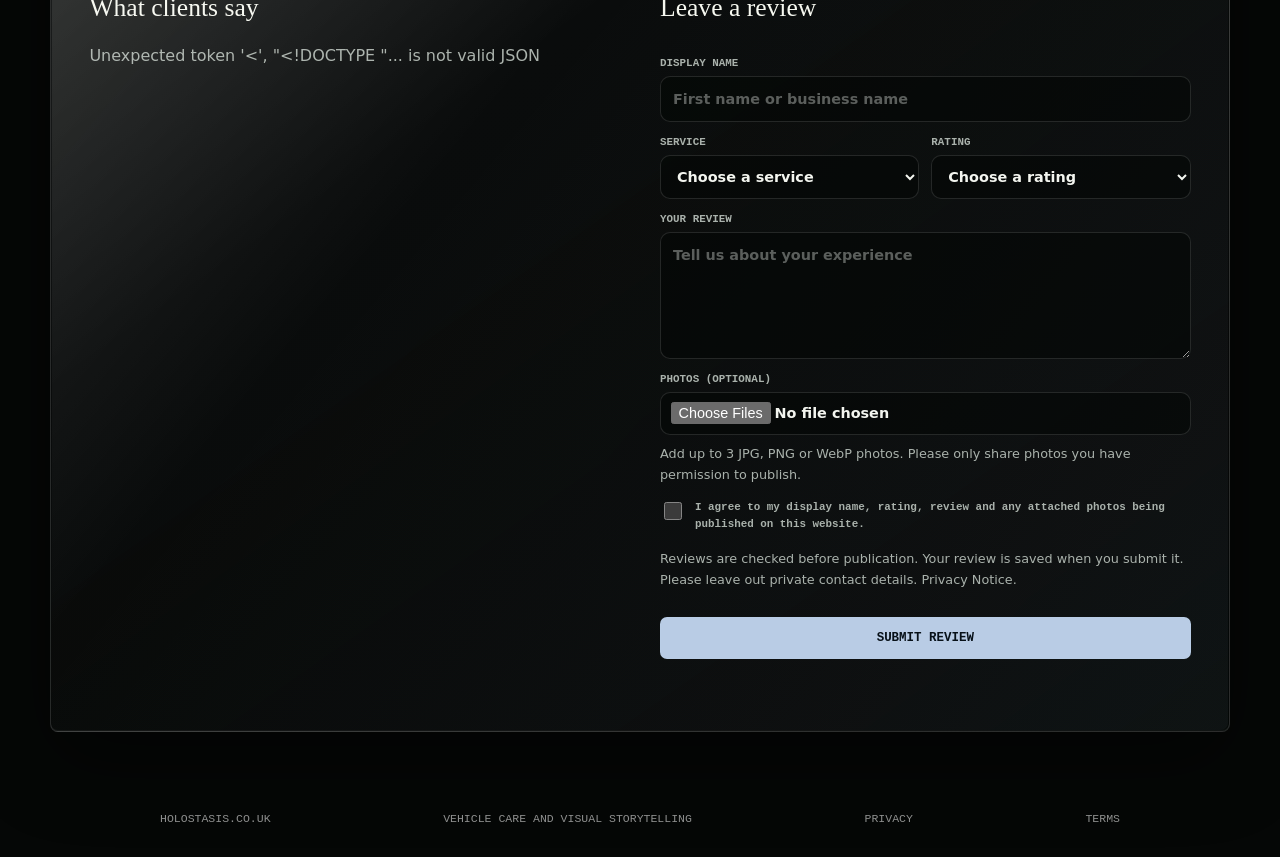
==== commit 5604df3b: "Remove light mode and keep login header above the form" ====
--- a/index.html
+++ b/index.html
@@ -10,7 +10,7 @@
     <title>Holostasis | Allan Liani</title>
     <link rel="preload" href="assets/bg-blurred.webp" as="image" />
     <link rel="stylesheet" href="styles.css?v=phone3" />
-  <link rel="icon" href="favicon.ico?v=phone3" sizes="32x32"><link rel="icon" type="image/svg+xml" href="favicon.svg?v=phone3"><link rel="apple-touch-icon" sizes="180x180" href="assets/logo-icon-180.png"><link rel="stylesheet" href="brand-intro.css?v=phone3"><script src="brand-intro.js?v=phone3"></script><link rel="preload" as="image" href="assets/brand-opening-mobile.webp?v=phone3" media="(max-width: 760px), (pointer: coarse)"><link rel="stylesheet" href="review-photos.css?v=photos1"><script src="account-nav.js?v=profile1" defer></script><link rel="stylesheet" href="theme.css?v=1"><script src="theme.js?v=1"></script></head>
+  <link rel="icon" href="favicon.ico?v=phone3" sizes="32x32"><link rel="icon" type="image/svg+xml" href="favicon.svg?v=phone3"><link rel="apple-touch-icon" sizes="180x180" href="assets/logo-icon-180.png"><link rel="stylesheet" href="brand-intro.css?v=phone3"><script src="brand-intro.js?v=phone3"></script><link rel="preload" as="image" href="assets/brand-opening-mobile.webp?v=phone3" media="(max-width: 760px), (pointer: coarse)"><link rel="stylesheet" href="review-photos.css?v=photos1"><script src="account-nav.js?v=profile1" defer></script><link rel="stylesheet" href="site-controls.css?v=1"></head>
   <body><div class="brand-intro" aria-hidden="true"><div class="brand-intro-scene"><picture class="brand-phone-playback"><source media="(max-width: 760px), (pointer: coarse)" srcset="assets/brand-opening-mobile.webp?v=phone3"><img src="assets/finished-logo.webp" alt="" width="480" height="430" fetchpriority="high" decoding="async"></picture><svg class="brand-flower" viewBox="0 0 448 693" aria-hidden="true"><defs><linearGradient id="morph-water" x1="0" y1="0" x2="1" y2="1"><stop stop-color="#d4ecff"/><stop offset=".45" stop-color="#8daac9"/><stop offset="1" stop-color="#c56c82"/></linearGradient><filter id="logo-morph" x="-60%" y="-40%" width="220%" height="180%"><feTurbulence type="fractalNoise" baseFrequency=".012 .022" numOctaves="2" seed="5" result="flow"><animate attributeName="baseFrequency" values=".025 .016;.012 .025;.008 .012" dur="1.65s" fill="freeze"/></feTurbulence><feDisplacementMap in="SourceGraphic" in2="flow" scale="170" result="warped"><animate attributeName="scale" values="170;130;65;15;0" keyTimes="0;.28;.58;.85;1" dur="1.65s" fill="freeze"/></feDisplacementMap><feGaussianBlur in="warped" stdDeviation="15"><animate attributeName="stdDeviation" values="15;12;5;0" keyTimes="0;.3;.65;1" dur="1.65s" fill="freeze"/></feGaussianBlur></filter></defs><g class="brand-morph-mark" filter="url(#logo-morph)"><image href="assets/finished-logo.webp" width="448" height="693"/></g></svg><svg class="brand-current" viewBox="0 0 480 320"><path d="M30 235C90 305 190 260 205 180S270 50 300 95 250 220 350 230 465 180 450 130"/></svg></div></div>
     <div class="page-noise" aria-hidden="true"></div>
 
@@ -31,7 +31,6 @@
       <nav class="site-nav" id="site-navigation" aria-label="Main navigation">
         <a href="#projects">Services</a>
         <a href="contact.html">Contact</a>
-        <button class="theme-toggle" type="button" data-theme-toggle>Light mode</button>
       </nav>
     </header>
 
--- a/site-controls.css
+++ b/site-controls.css
@@ -0,0 +1,47 @@
+.header-actions {
+  display: flex;
+  align-items: center;
+  gap: .45rem;
+  order: 2;
+}
+.site-header .site-nav { min-width: 0; margin-left: auto; margin-right: .45rem; }
+.account-link {
+  display: inline-flex;
+  align-items: center;
+  justify-content: center;
+  min-height: 44px;
+  padding: 0 .8rem;
+  border: 1px solid var(--line);
+  border-radius: 999px;
+  font: 700 .75rem var(--mono);
+  text-transform: uppercase;
+  white-space: nowrap;
+  border-color: transparent;
+  background: #c4d8f3;
+  color: #101e2e;
+  box-shadow: 0 2px 12px #7cabe850;
+}
+:is(.account-link,.menu-toggle):focus-visible { outline: 2px solid var(--steel); outline-offset: 3px; }
+.booking-login-prompt { padding: .85rem; border: 1px solid var(--line); border-radius: 8px; background: var(--green-soft); }
+.booking-login-prompt p { margin: 0 0 .55rem; }
+.booking-login-prompt a { text-decoration: none !important; }
+
+@media (max-width: 620px) {
+  .site-header .brand { min-width: 0; }
+  .site-header .menu-toggle { position: relative; width: 44px; height: 44px; flex: 0 0 44px; }
+  .site-header .site-nav {
+    right: 12px;
+    width: min(236px,calc(100vw - 24px));
+    margin: 0;
+    justify-content: stretch;
+    visibility: hidden;
+  }
+  .site-header .site-nav.is-open { visibility: visible; }
+  .site-header .site-nav a {
+    justify-content: flex-start;
+    width: 100%;
+    min-height: 44px;
+    padding-inline: 12px;
+    border-radius: 8px;
+  }
+}
